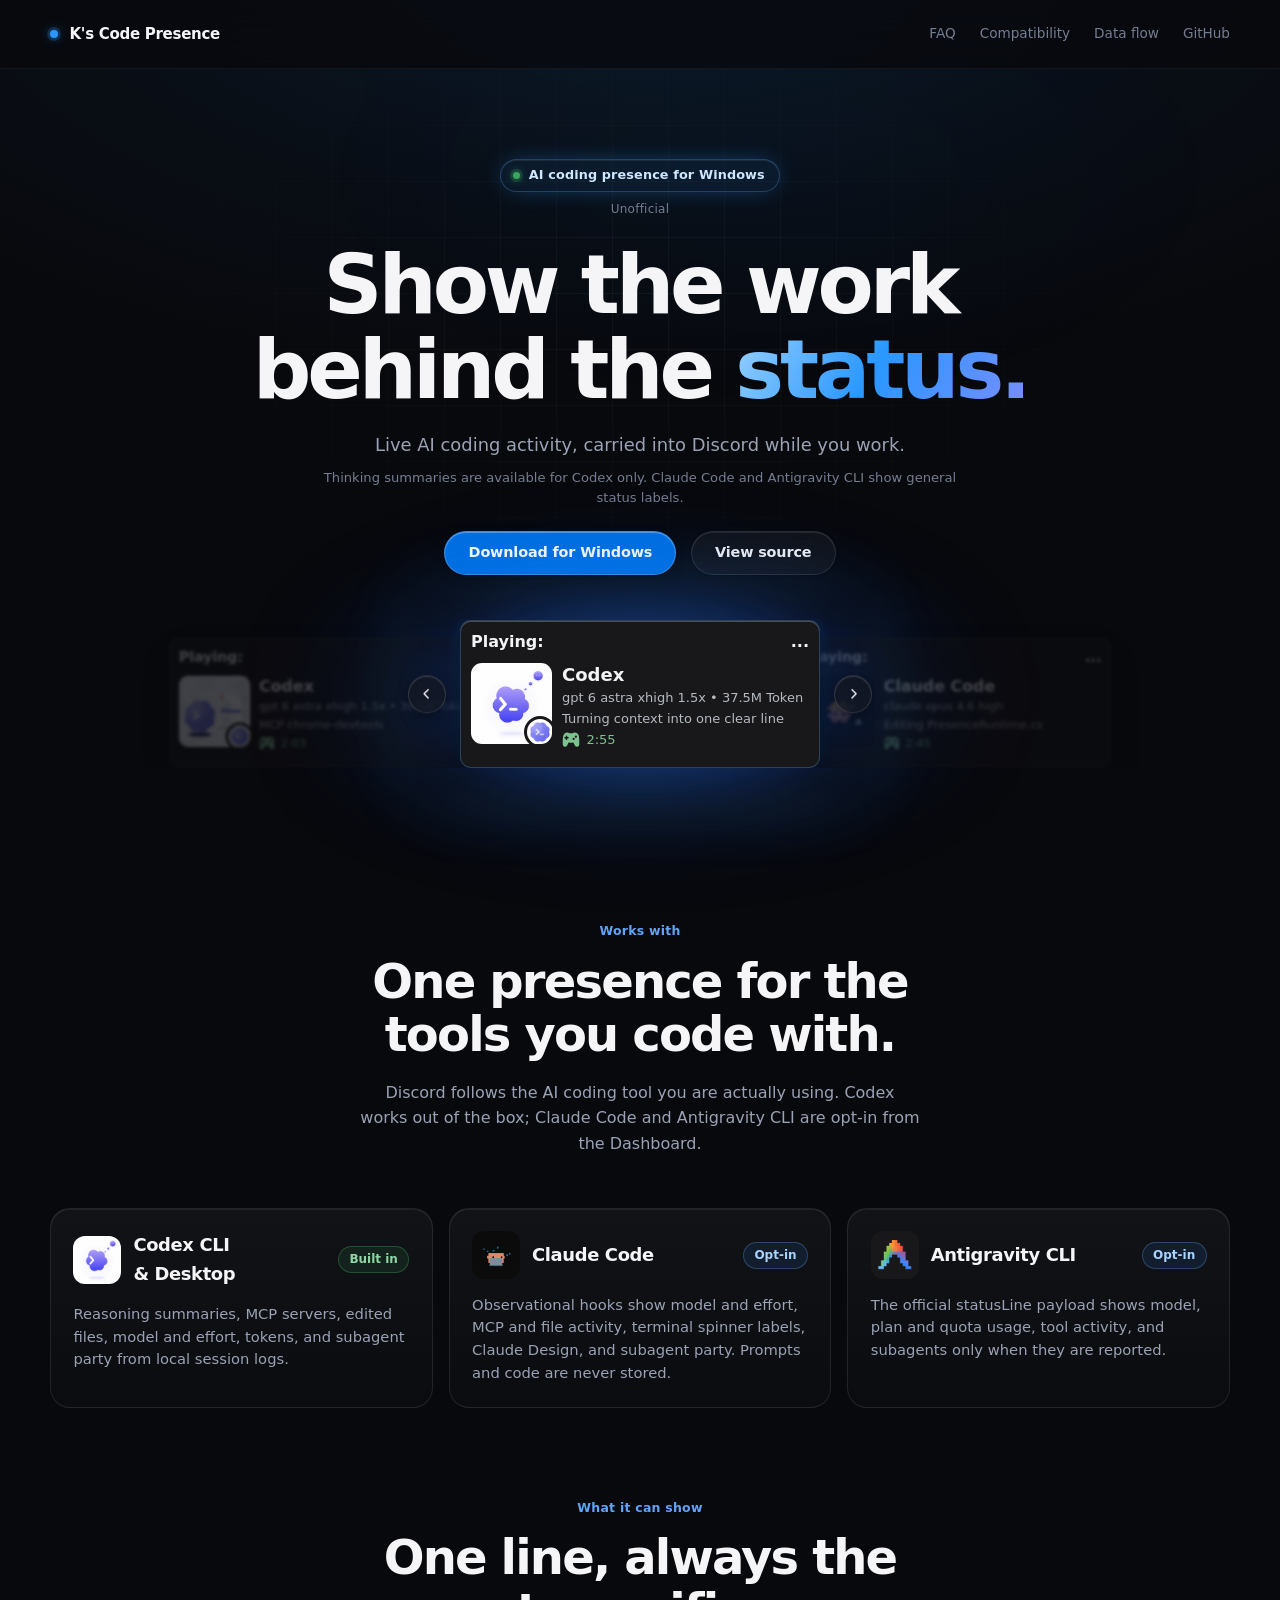
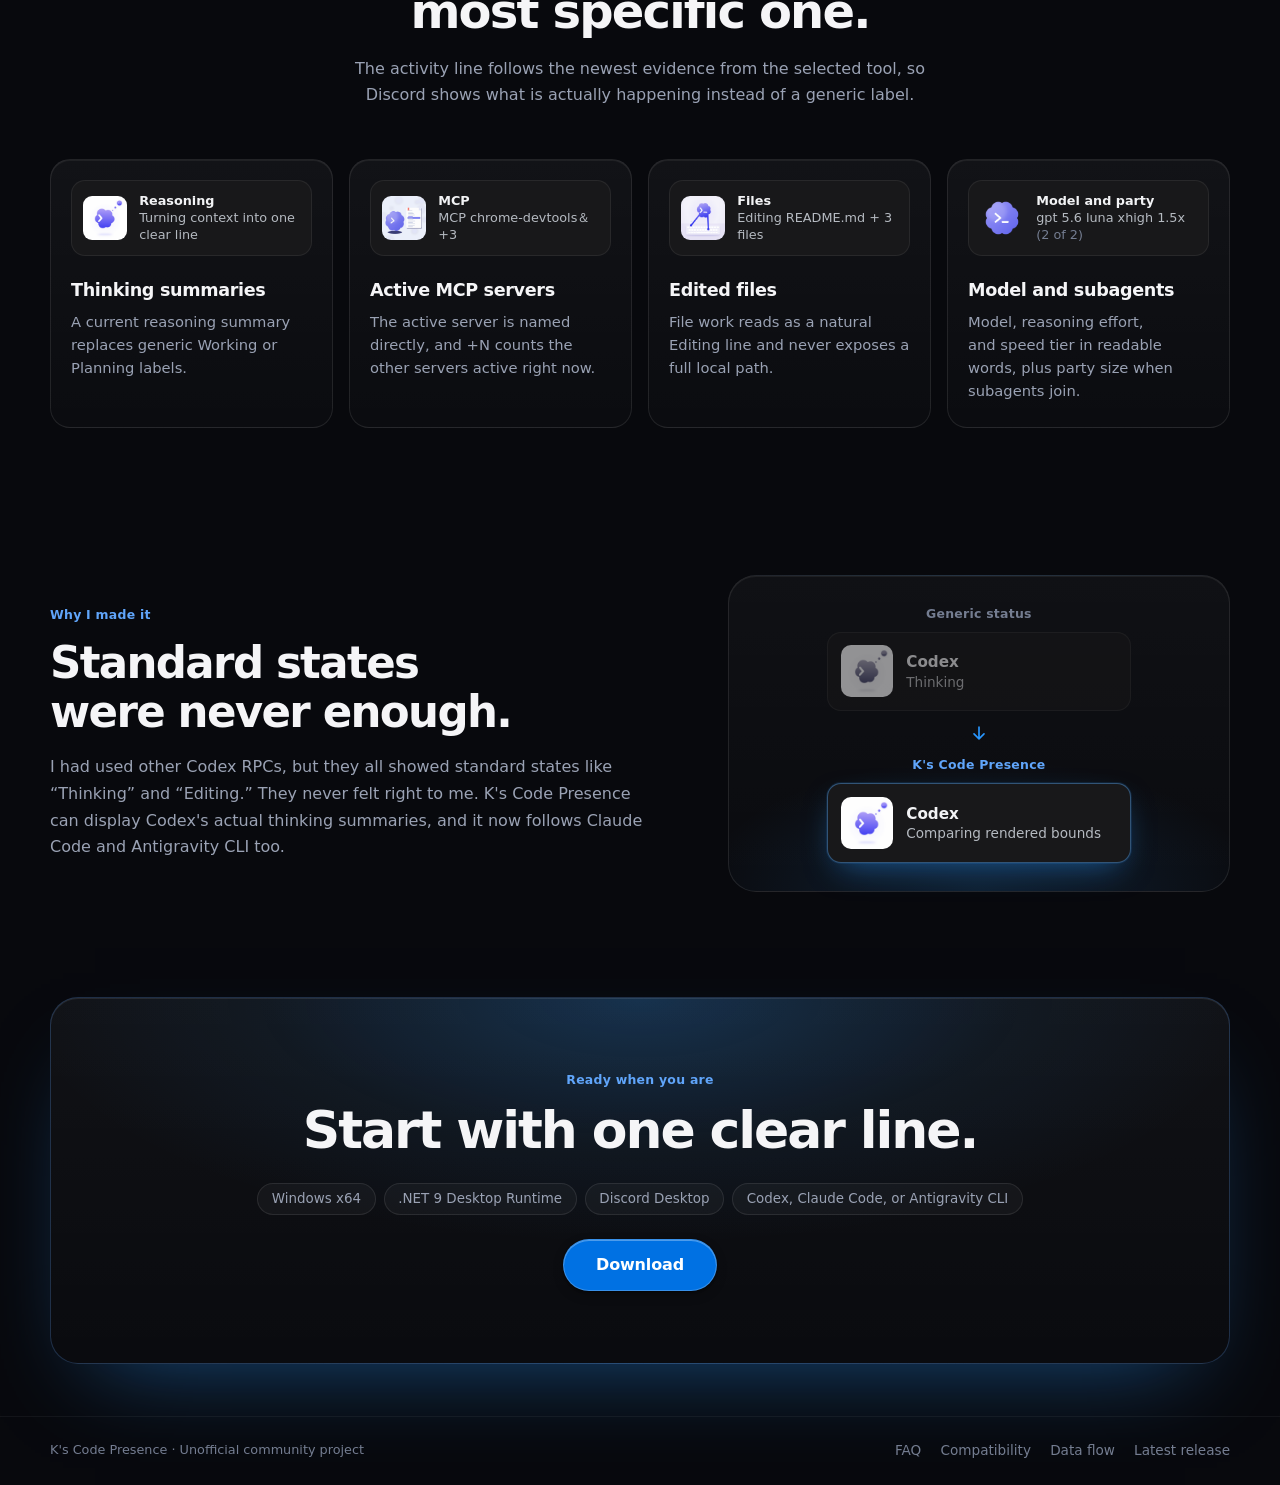
==== docs/index.html @ b138211d "Note on the docs hero that thinking summaries are Codex-only Co-Authored-By: Claude Opus 5.5 <norepl" ====
<!doctype html>
<html lang="en">
<head>
  <meta charset="utf-8">
  <meta name="viewport" content="width=device-width, initial-scale=1">
  <title>K's Code Presence — AI coding activity in Discord for Windows</title>
  <meta name="description" content="K's Code Presence is an unofficial Windows tray app that turns observable Codex, Claude Code, and Antigravity CLI activity into one clear Discord Rich Presence.">
  <link rel="canonical" href="https://k153636.github.io/codex-discord-presence/">
  <meta property="og:type" content="website">
  <meta property="og:title" content="K's Code Presence — AI coding activity in Discord for Windows">
  <meta property="og:description" content="Turn observable Codex, Claude Code, and Antigravity CLI activity into one clear Discord Rich Presence from a local Windows tray app.">
  <meta property="og:site_name" content="K's Code Presence">
  <meta property="og:url" content="https://k153636.github.io/codex-discord-presence/">
  <meta property="og:image" content="https://raw.githubusercontent.com/k153636/codex-discord-presence/main/Assets/RpcArt/rpc_codex.png">
  <meta property="og:image:alt" content="K's Code Presence Discord Rich Presence preview">
  <link rel="icon" type="image/png" href="https://raw.githubusercontent.com/k153636/codex-discord-presence/main/Assets/RpcArt/rpc_codex.png">
  <link rel="stylesheet" href="styles.css">
  <script src="preview.js" defer></script>
  <script type="application/ld+json">
  {
    "@context": "https://schema.org",
    "@type": "SoftwareApplication",
    "name": "K's Code Presence",
    "description": "Unofficial Windows tray app for showing observable Codex CLI, Codex Desktop, Claude Code, and Antigravity CLI activity in Discord Rich Presence.",
    "applicationCategory": "DeveloperApplication",
    "operatingSystem": "Windows",
    "softwareVersion": "1.2.5",
    "isAccessibleForFree": true,
    "downloadUrl": "https://github.com/k153636/codex-discord-presence/releases/latest",
    "codeRepository": "https://github.com/k153636/codex-discord-presence",
    "author": {
      "@type": "Person",
      "name": "k153636"
    }
  }
  </script>
</head>
<body>
  <header class="site-header">
    <div class="shell nav-row">
      <a class="brand" href="./" aria-current="page"><span class="brand-mark" aria-hidden="true"></span><span>K's Code Presence</span></a>
      <nav aria-label="Primary navigation">
        <a href="faq.html">FAQ</a>
        <a href="compatibility.html">Compatibility</a>
        <a href="privacy.html">Data flow</a>
        <a href="https://github.com/k153636/codex-discord-presence">GitHub</a>
      </nav>
    </div>
  </header>

  <main>
    <section class="hero shell" aria-labelledby="hero-title">
      <div class="hero-grid">
        <div class="hero-copy" data-motion="hero-copy">
          <p class="hero-badge"><span class="hero-badge-dot" aria-hidden="true"></span>AI coding presence for Windows</p>
          <p class="hero-badge-note">Unofficial</p>
          <h1 id="hero-title">Show the work behind the <span class="text-gradient">status.</span></h1>
          <p class="lead">Live AI coding activity, carried into Discord while you work.</p>
          <p class="hero-scope-note">Thinking summaries are available for Codex only. Claude Code and Antigravity CLI show general status labels.</p>
          <div class="actions">
            <a class="button primary" href="https://github.com/k153636/codex-discord-presence/releases/latest">Download for Windows</a>
            <a class="button secondary" href="https://github.com/k153636/codex-discord-presence">View source</a>
          </div>
        </div>

        <figure class="presence-figure" data-motion="presence-figure">
          <div class="rpc-preview-frame">
            <div class="rpc-preview-shell rpc-preview-shell--initializing" data-rpc-preview>
              <div class="rpc-preview-carousel" role="region" aria-roledescription="carousel" aria-label="Discord activity examples">
                <button class="rpc-preview-nav rpc-preview-nav--previous" type="button" data-rpc-direction="-1" aria-label="Previous example" aria-controls="rpc-preview-viewport">
                  <svg viewBox="0 0 24 24" aria-hidden="true" focusable="false">
                    <path d="m14.5 5.5-6.5 6.5 6.5 6.5"></path>
                  </svg>
                </button>
                <div id="rpc-preview-viewport" class="rpc-preview-viewport" data-rpc-preview-viewport>
                  <div class="rpc-preview-track" data-rpc-preview-track>
                    <div class="rpc-preview-card" data-rpc-card role="group" aria-label="gpt 6 astra xhigh 1.5x • 35.6M Token: MCP chrome-devtools">
                      <div class="rpc-preview-header">
                        <span>Playing:</span>
                        <span aria-hidden="true">...</span>
                      </div>
                      <div class="rpc-preview-content">
                        <div class="rpc-preview-art" aria-hidden="true">
                          <img class="rpc-preview-large" data-rpc-card-image src="assets/rpc_reading.gif" alt="" width="100" height="100">
                          <img class="rpc-preview-small" data-rpc-card-small src="assets/rpc_codex.png" alt="" width="32" height="32">
                        </div>
                        <div class="rpc-preview-copy">
                          <strong data-rpc-card-title>Codex</strong>
                          <span data-rpc-card-details>gpt 6 astra xhigh 1.5x • 35.6M Token</span>
                          <span data-rpc-card-state>MCP chrome-devtools</span>
                          <span class="rpc-preview-elapsed" role="timer" aria-live="off" aria-label="Elapsed time">
                            <img class="rpc-preview-elapsed-icon" src="assets/rpc_elapsed_controller.svg" alt="" width="14" height="14">
                            <span data-rpc-elapsed>2:00</span>
                          </span>
                        </div>
                      </div>
                    </div>
                  </div>
                </div>
                <button class="rpc-preview-nav rpc-preview-nav--next" type="button" data-rpc-direction="1" aria-label="Next example" aria-controls="rpc-preview-viewport">
                  <svg viewBox="0 0 24 24" aria-hidden="true" focusable="false">
                    <path d="m9.5 5.5 6.5 6.5-6.5 6.5"></path>
                  </svg>
                </button>
              </div>
              <p class="rpc-preview-slide-status" data-rpc-slide-status aria-live="polite">MCP chrome-devtools</p>
            </div>
          </div>
        </figure>
      </div>
    </section>

    <section class="shell section providers" aria-labelledby="providers-heading">
      <div class="section-intro" data-motion="providers-intro">
        <p class="eyebrow">Works with</p>
        <h2 id="providers-heading">One presence for the tools you code with.</h2>
        <p class="section-lead">Discord follows the AI coding tool you are actually using. Codex works out of the box; Claude Code and Antigravity CLI are opt-in from the Dashboard.</p>
      </div>
      <div class="provider-grid">
        <article class="provider-card" data-motion="provider-card">
          <div class="provider-card-head">
            <img src="assets/rpc_thinking.gif" alt="" width="48" height="48" loading="lazy">
            <h3>Codex CLI &amp; Desktop</h3>
            <span class="provider-chip provider-chip--builtin">Built in</span>
          </div>
          <p>Reasoning summaries, MCP servers, edited files, model and effort, tokens, and subagent party from local session logs.</p>
        </article>
        <article class="provider-card" data-motion="provider-card">
          <div class="provider-card-head">
            <img src="assets/clawd-working-typing.gif" alt="" width="48" height="48" loading="lazy">
            <h3>Claude Code</h3>
            <span class="provider-chip provider-chip--optin">Opt-in</span>
          </div>
          <p>Observational hooks show model and effort, MCP and file activity, terminal spinner labels, Claude Design, and subagent party. Prompts and code are never stored.</p>
        </article>
        <article class="provider-card" data-motion="provider-card">
          <div class="provider-card-head">
            <img src="assets/rpc_antigravity_cli.png" alt="" width="48" height="48" loading="lazy">
            <h3>Antigravity CLI</h3>
            <span class="provider-chip provider-chip--optin">Opt-in</span>
          </div>
          <p>The official statusLine payload shows model, plan and quota usage, tool activity, and subagents only when they are reported.</p>
        </article>
      </div>
    </section>

    <section class="shell section features" aria-labelledby="features-heading">
      <div class="section-intro" data-motion="features-intro">
        <p class="eyebrow">What it can show</p>
        <h2 id="features-heading">One line, always the most specific one.</h2>
        <p class="section-lead">The activity line follows the newest evidence from the selected tool, so Discord shows what is actually happening instead of a generic label.</p>
      </div>
      <div class="feature-grid">
        <article class="feature-card" data-motion="feature-card">
          <div class="feature-visual" aria-hidden="true">
            <img src="assets/rpc_thinking.gif" alt="" width="44" height="44" loading="lazy">
            <div class="feature-visual-copy">
              <span class="feature-visual-label">Reasoning</span>
              <span class="feature-visual-line">Turning context into one clear line</span>
            </div>
          </div>
          <h3>Thinking summaries</h3>
          <p>A current reasoning summary replaces generic Working or Planning labels.</p>
        </article>
        <article class="feature-card" data-motion="feature-card">
          <div class="feature-visual" aria-hidden="true">
            <img src="assets/rpc_reading.gif" alt="" width="44" height="44" loading="lazy">
            <div class="feature-visual-copy">
              <span class="feature-visual-label">MCP</span>
              <span class="feature-visual-line">MCP chrome-devtools＆+3</span>
            </div>
          </div>
          <h3>Active MCP servers</h3>
          <p>The active server is named directly, and +N counts the other servers active right now.</p>
        </article>
        <article class="feature-card" data-motion="feature-card">
          <div class="feature-visual" aria-hidden="true">
            <img src="assets/rpc_coding.gif" alt="" width="44" height="44" loading="lazy">
            <div class="feature-visual-copy">
              <span class="feature-visual-label">Files</span>
              <span class="feature-visual-line">Editing README.md + 3 files</span>
            </div>
          </div>
          <h3>Edited files</h3>
          <p>File work reads as a natural Editing line and never exposes a full local path.</p>
        </article>
        <article class="feature-card" data-motion="feature-card">
          <div class="feature-visual" aria-hidden="true">
            <img src="assets/rpc_codex.png" alt="" width="44" height="44" loading="lazy">
            <div class="feature-visual-copy">
              <span class="feature-visual-label">Model and party</span>
              <span class="feature-visual-line">gpt 5.6 luna xhigh 1.5x <span class="feature-visual-party">(2 of 2)</span></span>
            </div>
          </div>
          <h3>Model and subagents</h3>
          <p>Model, reasoning effort, and speed tier in readable words, plus party size when subagents join.</p>
        </article>
      </div>
    </section>

    <section class="shell section origin" aria-labelledby="origin-heading">
      <div class="origin-copy" data-motion="origin-copy">
        <p class="eyebrow">Why I made it</p>
        <h2 id="origin-heading">Standard states were never enough.</h2>
        <p>I had used other Codex RPCs, but they all showed standard states like “Thinking” and “Editing.” They never felt right to me. K's Code Presence can display Codex's actual thinking summaries, and it now follows Claude Code and Antigravity CLI too.</p>
      </div>
      <div class="origin-compare" data-motion="origin-compare">
        <div class="compare-row compare-row--generic">
          <span class="compare-label">Generic status</span>
          <div class="compare-card">
            <img src="assets/rpc_thinking.gif" alt="" width="52" height="52" loading="lazy">
            <div class="compare-copy"><strong>Codex</strong><span>Thinking</span></div>
          </div>
        </div>
        <div class="compare-arrow" aria-hidden="true">
          <svg viewBox="0 0 24 24" focusable="false"><path d="M12 5v14m-6-6 6 6 6-6"></path></svg>
        </div>
        <div class="compare-row compare-row--live">
          <span class="compare-label">K's Code Presence</span>
          <div class="compare-card">
            <img src="assets/rpc_thinking.gif" alt="" width="52" height="52" loading="lazy">
            <div class="compare-copy"><strong>Codex</strong><span>Comparing rendered bounds</span></div>
          </div>
        </div>
      </div>
    </section>

    <section class="shell install-line" data-motion="install-line" aria-labelledby="install-heading">
      <div class="install-intro">
        <p class="eyebrow">Ready when you are</p>
        <h2 id="install-heading">Start with one clear line.</h2>
      </div>
      <p class="install-requirements"><span>Windows x64</span><span>.NET 9 Desktop Runtime</span><span>Discord Desktop</span><span>Codex, Claude Code, or Antigravity CLI</span></p>
      <a class="button primary" href="https://github.com/k153636/codex-discord-presence/releases/latest">Download</a>
    </section>
  </main>

  <footer class="site-footer" data-motion="site-footer">
    <div class="shell footer-row">
      <span>K's Code Presence · Unofficial community project</span>
      <nav class="footer-links" aria-label="Footer navigation">
        <a href="faq.html">FAQ</a>
        <a href="compatibility.html">Compatibility</a>
        <a href="privacy.html">Data flow</a>
        <a href="https://github.com/k153636/codex-discord-presence/releases/latest">Latest release</a>
      </nav>
    </div>
  </footer>
  <script src="motion.js"></script>
</body>
</html>
---- docs/styles.css ----
:root {
  color-scheme: dark;
  --background: #08090d;
  --surface: #0f121a;
  --surface-strong: #161b26;
  --surface-elevated: #1e2536;
  --border: rgba(255, 255, 255, 0.09);
  --border-subtle: rgba(255, 255, 255, 0.05);
  --border-focus: rgba(41, 151, 255, 0.6);
  --text: #f5f5f7;
  --text-secondary: #9aa2b4;
  --muted: #747d91;
  --accent: #2997ff;
  --accent-strong: #64b5f6;
  --link-hover: #bfdbfe;
  --accent-ink: #051329;
  --eyebrow-accent: #60a5fa;
  --button-primary: #0071e3;
  --button-primary-hover: #0077ed;
  --button-primary-ink: #ffffff;
  --discord-card-bg: #18181a;
  --discord-card-text: #b5bac1;
  --discord-card-title: #f2f3f5;
  --discord-elapsed: #7ec191;
  --radius-sm: 0.4rem;
  --radius-card: 11px;
  --radius-lg: 28px;
  --radius-pill: 980px;
  --gradient-accent: linear-gradient(120deg, #9bd2ff 0%, #2997ff 48%, #7c8cff 100%);
  --grid-line: rgba(255, 255, 255, 0.045);
  --font-text: -apple-system, BlinkMacSystemFont, "SF Pro Text", "Segoe UI Variable Text", "Segoe UI", ui-sans-serif, system-ui, sans-serif;
  --font-display: -apple-system, BlinkMacSystemFont, "SF Pro Display", "Segoe UI Variable Display", "Segoe UI", ui-sans-serif, system-ui, sans-serif;
  --max-width: 1180px;
  --motion-duration: 900ms;
  --motion-duration-short: 260ms;
  --motion-surface-duration: 640ms;
  --motion-ease: cubic-bezier(0.2, 0.8, 0.2, 1);
  --motion-ambient-ease: cubic-bezier(0.37, 0, 0.63, 1);
  --motion-reveal-duration: 1120ms;
  --motion-reveal-ease: cubic-bezier(0.2, 0.8, 0.2, 1);
  --motion-preview-entry-duration: 1800ms;
  --motion-float-duration: 15s;
  --motion-stage-duration: 17s;
  --motion-pulse-duration: 7.2s;
}

* {
  box-sizing: border-box;
}

html {
  scroll-behavior: smooth;
}

body {
  position: relative;
  isolation: isolate;
  margin: 0;
  background-color: var(--background);
  background-image:
    radial-gradient(1200px 560px at 50% -60px, rgba(41, 151, 255, 0.12) 0%, rgba(41, 151, 255, 0.035) 50%, transparent 80%);
  background-repeat: no-repeat;
  color: var(--text);
  font-family: var(--font-text);
  line-height: 1.6;
  -webkit-font-smoothing: antialiased;
  text-rendering: optimizeLegibility;
}

body::before {
  position: fixed;
  inset: -18vh -12vw;
  z-index: -1;
  background:
    radial-gradient(ellipse 72% 42% at 50% -8%, rgba(41, 151, 255, 0.08) 0%, transparent 72%),
    radial-gradient(ellipse 42% 28% at 58% 28%, rgba(0, 113, 227, 0.035) 0%, transparent 76%);
  content: "";
  filter: blur(18px);
  opacity: 0.72;
  pointer-events: none;
  transform: translate3d(0, 0, 0) scale(1.02);
}

::selection {
  background: var(--accent);
  color: var(--accent-ink);
}

a {
  color: var(--accent-strong);
  text-underline-offset: 0.25em;
  transition: color var(--motion-duration-short) var(--motion-ease), opacity var(--motion-duration-short) var(--motion-ease);
}

a:hover {
  color: var(--link-hover);
}

code {
  padding: 0.18rem 0.45rem;
  white-space: nowrap;
  border: 1px solid var(--border-subtle);
  border-radius: var(--radius-sm);
  background: rgba(255, 255, 255, 0.045);
  font-size: 0.9em;
}

.shell {
  width: min(calc(100% - 3rem), var(--max-width));
  margin: 0 auto;
}

.site-header {
  position: sticky;
  top: 0;
  z-index: 10;
  border-bottom: 1px solid var(--border-subtle);
  background: rgba(8, 9, 13, 0.76);
  backdrop-filter: blur(24px);
  -webkit-backdrop-filter: blur(24px);
  transition: background-color var(--motion-surface-duration) var(--motion-ease), border-color var(--motion-surface-duration) var(--motion-ease), box-shadow var(--motion-surface-duration) var(--motion-ease);
}

.site-header.is-scrolled {
  border-bottom-color: var(--border);
  background: rgba(8, 9, 13, 0.94);
  box-shadow: 0 4px 24px rgba(0, 0, 0, 0.45);
}

.nav-row,
.footer-row {
  display: flex;
  align-items: center;
  justify-content: space-between;
  gap: 1rem;
  min-height: 4.25rem;
}

.brand {
  display: inline-flex;
  align-items: center;
  gap: 0.7rem;
  color: var(--text);
  font-size: 0.94rem;
  font-weight: 600;
  letter-spacing: -0.02em;
  text-decoration: none;
}

.brand-mark {
  display: inline-block;
  width: 0.52rem;
  height: 0.52rem;
  border-radius: 50%;
  background: var(--accent);
  box-shadow: 0 0 0 0.18rem rgba(41, 151, 255, 0.22), 0 0 12px rgba(41, 151, 255, 0.6);
  animation: signal-pulse var(--motion-pulse-duration) var(--motion-ambient-ease) infinite;
}

nav {
  display: flex;
  flex-wrap: wrap;
  gap: 1.5rem;
  font-size: 0.85rem;
  font-weight: 480;
}

nav a {
  color: var(--muted);
  text-decoration: none;
  transition: color var(--motion-duration-short) var(--motion-ease);
}

nav a:hover,
nav a[aria-current="page"] {
  color: var(--text);
}

.nav-row nav a[aria-current="page"] {
  text-decoration: underline;
  text-decoration-color: var(--accent);
  text-decoration-thickness: 2px;
  text-underline-offset: 0.55em;
}

.hero {
  position: relative;
  padding: clamp(3.5rem, 7vw, 6rem) 0 clamp(2.5rem, 4vw, 3.5rem);
}

.hero::before {
  position: absolute;
  inset: 0;
  z-index: -1;
  background-image:
    linear-gradient(var(--grid-line) 1px, transparent 1px),
    linear-gradient(90deg, var(--grid-line) 1px, transparent 1px);
  background-size: 56px 56px;
  background-position: center top;
  content: "";
  -webkit-mask-image: radial-gradient(ellipse 60% 55% at 50% 30%, black 0%, transparent 75%);
  mask-image: radial-gradient(ellipse 60% 55% at 50% 30%, black 0%, transparent 75%);
  pointer-events: none;
}

.hero-badge {
  display: inline-flex;
  align-items: center;
  gap: 0.55rem;
  margin: 0 0 0.5rem;
  padding: 0.35rem 0.9rem 0.35rem 0.75rem;
  border: 1px solid rgba(96, 165, 250, 0.28);
  border-radius: var(--radius-pill);
  background: rgba(41, 151, 255, 0.08);
  color: #cfe6ff;
  font-size: 0.8rem;
  font-weight: 550;
  letter-spacing: 0.01em;
  box-shadow: 0 0 24px -6px rgba(41, 151, 255, 0.45), inset 0 1px 0 rgba(255, 255, 255, 0.08);
}

.hero-badge-note {
  margin: 0 0 1.5rem;
  color: var(--muted);
  font-size: 0.75rem;
  font-weight: 500;
  letter-spacing: 0.02em;
}

.hero-badge-dot {
  width: 0.45rem;
  height: 0.45rem;
  border-radius: 50%;
  background: #3ba55d;
  box-shadow: 0 0 0 0.18rem rgba(59, 165, 93, 0.22), 0 0 10px rgba(59, 165, 93, 0.7);
}

.hero-copy .lead {
  max-width: 640px;
}

.hero-scope-note {
  max-width: 720px;
  margin: 0.6rem auto 0;
  color: var(--muted);
  font-size: 0.82rem;
  line-height: 1.5;
}

.text-gradient {
  background: var(--gradient-accent);
  -webkit-background-clip: text;
  background-clip: text;
  color: transparent;
  -webkit-text-fill-color: transparent;
}

.hero-grid {
  display: grid;
  grid-template-columns: minmax(0, 1fr);
  justify-items: center;
  gap: clamp(2rem, 3.2vw, 3rem);
}

.hero-copy {
  width: min(100%, 920px);
  max-width: none;
  text-align: center;
}

.eyebrow {
  margin: 0 0 0.85rem;
  color: var(--eyebrow-accent);
  font-size: 0.78rem;
  font-weight: 600;
  letter-spacing: 0.02em;
}

h1,
h2,
h3 {
  margin: 0;
  font-family: var(--font-display);
  letter-spacing: -0.038em;
  text-wrap: balance;
}

p,
li {
  text-wrap: pretty;
}

h1 {
  max-width: 900px;
  margin-inline: auto;
  font-size: clamp(2.55rem, 6.4vw, 5.25rem);
  font-weight: 650;
  line-height: 1.03;
  letter-spacing: -0.05em;
  color: var(--text);
}

h2 {
  font-size: clamp(1.9rem, 3.8vw, 3rem);
  font-weight: 650;
  line-height: 1.12;
  color: var(--text);
}

h3 {
  font-size: 1.22rem;
  font-weight: 600;
}

.lead {
  max-width: 550px;
  margin: 1.15rem auto 0;
  color: var(--text-secondary);
  font-size: clamp(1rem, 1.4vw, 1.25rem);
  line-height: 1.55;
}

.actions {
  display: flex;
  flex-wrap: wrap;
  align-items: center;
  justify-content: center;
  gap: 0.9rem;
  margin-top: 1.45rem;
}

.button {
  display: inline-flex;
  align-items: center;
  justify-content: center;
  min-height: 2.7rem;
  padding: 0.62rem 1.45rem;
  border-radius: var(--radius-pill);
  font-size: 0.9rem;
  font-weight: 550;
  letter-spacing: -0.01em;
  text-decoration: none;
  transition: transform var(--motion-duration-short) var(--motion-ease), background var(--motion-duration-short) var(--motion-ease), border-color var(--motion-duration-short) var(--motion-ease), box-shadow var(--motion-duration-short) var(--motion-ease), opacity var(--motion-duration-short) var(--motion-ease);
}

.button:hover {
  transform: translateY(-1.5px);
}

.button:active {
  transform: translateY(0.5px) scale(0.985);
}

.button.primary {
  border: 1px solid rgba(255, 255, 255, 0.22);
  background: var(--button-primary);
  color: var(--button-primary-ink);
  box-shadow: 0 1px 2px rgba(0, 0, 0, 0.5), 0 4px 12px -2px rgba(0, 0, 0, 0.36), inset 0 1px 0 rgba(255, 255, 255, 0.3);
}

.button.primary:hover {
  background: var(--button-primary-hover);
  box-shadow: 0 2px 6px rgba(0, 0, 0, 0.45), 0 8px 16px -4px rgba(0, 0, 0, 0.35), inset 0 1px 0 rgba(255, 255, 255, 0.4);
}

.button.secondary {
  border: 1px solid rgba(255, 255, 255, 0.11);
  background: rgba(255, 255, 255, 0.045);
  color: var(--text);
  backdrop-filter: blur(16px);
  -webkit-backdrop-filter: blur(16px);
  box-shadow: 0 1px 3px rgba(0, 0, 0, 0.25), inset 0 1px 0 rgba(255, 255, 255, 0.09);
}

.button.secondary:hover {
  border-color: rgba(255, 255, 255, 0.22);
  background: rgba(255, 255, 255, 0.08);
  box-shadow: 0 3px 8px rgba(0, 0, 0, 0.3), inset 0 1px 0 rgba(255, 255, 255, 0.14);
}

.button:focus-visible,
a:focus-visible {
  outline: 2px solid var(--accent-strong);
  outline-offset: 2px;
}

.presence-figure {
  width: 100%;
  min-width: 0;
  margin: 0;
  padding: 0.25rem 0.5rem 0.75rem;
}

.rpc-preview-frame {
  --rpc-preview-card-width: 360px;
  --rpc-preview-card-half: 180px;
  --rpc-preview-side-half: 158.4px;
  width: min(100%, 1160px);
  min-width: 360px;
  margin-inline: auto;
}

.rpc-preview-shell {
  --rpc-light-proximity: 0;
  position: relative;
  display: grid;
  justify-items: center;
  gap: 0;
  margin-bottom: 0;
}

.rpc-preview-shell::before {
  content: "";
  position: absolute;
  top: 50%;
  left: 50%;
  width: min(680px, 96vw);
  max-width: 100%;
  height: 320px;
  transform: translate(-50%, -50%);
  background: radial-gradient(ellipse 65% 58% at 50% 50%, rgba(41, 151, 255, 0.32) 0%, rgba(37, 99, 235, 0.20) 45%, rgba(18, 55, 150, 0.08) 70%, transparent 92%);
  filter: blur(48px);
  opacity: 0.95;
  pointer-events: none;
  z-index: 0;
}

.rpc-preview-shell::after {
  content: "";
  position: absolute;
  top: 50%;
  left: 50%;
  width: min(440px, 90vw);
  height: 190px;
  border-radius: 24px;
  background: radial-gradient(ellipse at center, rgba(64, 168, 255, 0.42) 0%, rgba(37, 99, 235, 0.22) 55%, transparent 80%);
  filter: blur(calc(26px - (var(--rpc-light-proximity) * 8px)));
  opacity: calc(0.78 + (var(--rpc-light-proximity) * 0.22));
  transform: translate(-50%, -50%) scale(calc(0.98 + (var(--rpc-light-proximity) * 0.06)));
  box-shadow: 0 0 calc(28px + (var(--rpc-light-proximity) * 52px)) rgba(64, 168, 255, calc(0.03 + (var(--rpc-light-proximity) * 0.17)));
  pointer-events: none;
  z-index: 0;
}

.rpc-preview-carousel {
  --rpc-preview-nav-center-shift: 0px;
  position: relative;
  width: 100%;
  min-width: 360px;
  touch-action: pan-y;
  z-index: 1;
}

.rpc-preview-viewport {
  position: relative;
  width: 100%;
  min-width: 360px;
  height: 148px;
  overflow: hidden;
  border-radius: 14px;
  -webkit-mask-image: linear-gradient(to right, transparent 0%, black 8%, black 92%, transparent 100%);
  mask-image: linear-gradient(to right, transparent 0%, black 8%, black 92%, transparent 100%);
}

.rpc-preview-track {
  --rpc-preview-side-scale: 0.88;
  --rpc-preview-active-scale: 1;
  --rpc-preview-far-scale: 0.78;
  --rpc-preview-rear-overlap: clamp(18px, 2.2vw, 26px);
  --rpc-preview-side-distance: calc(var(--rpc-preview-card-half) + var(--rpc-preview-side-half) - var(--rpc-preview-rear-overlap));
  --rpc-preview-far-distance: calc(var(--rpc-preview-side-distance) + var(--rpc-preview-card-width));
  --rpc-preview-slide-duration: 760ms;
  --rpc-preview-slide-ease: var(--motion-ease);
  position: relative;
  width: 100%;
  height: 148px;
}

.rpc-preview-card {
  position: absolute;
  top: 0;
  left: 50%;
  width: var(--rpc-preview-card-width);
  min-width: var(--rpc-preview-card-width);
  max-width: var(--rpc-preview-card-width);
  height: 148px;
  min-height: 148px;
  max-height: 148px;
  overflow: hidden;
  padding: 10px 10px 3px;
  border: 1px solid rgba(255, 255, 255, 0.09);
  border-radius: var(--radius-card);
  background: var(--discord-card-bg);
  box-shadow: 0 16px 36px rgba(0, 0, 0, 0.45);
  color: var(--discord-card-text);
  font-family: "gg sans", "Segoe UI Variable Text", "Segoe UI", ui-sans-serif, system-ui, sans-serif;
  backface-visibility: hidden;
  pointer-events: none;
  z-index: 3;
  opacity: 1;
  filter: none;
  transform-origin: center bottom;
  transition: transform var(--rpc-preview-slide-duration) var(--rpc-preview-slide-ease), filter var(--rpc-preview-slide-duration) var(--rpc-preview-slide-ease), opacity var(--rpc-preview-slide-duration) var(--rpc-preview-slide-ease), box-shadow var(--rpc-preview-slide-duration) var(--rpc-preview-slide-ease);
  will-change: transform, filter, opacity;
}

.rpc-preview-shell--initializing .rpc-preview-card {
  transition: none;
}

.rpc-preview-card--far-previous,
.rpc-preview-card--far-next {
  z-index: 0;
  opacity: 0;
  filter: blur(4px) saturate(0.72);
}

.rpc-preview-card--far-previous {
  transform: translateX(calc(-50% - var(--rpc-preview-far-distance))) scale(var(--rpc-preview-far-scale));
}

.rpc-preview-card--previous,
.rpc-preview-card--next {
  z-index: 1;
  opacity: 0.28;
  filter: blur(1.8px) saturate(0.82) brightness(0.88);
}

.rpc-preview-card--previous {
  transform: translateX(calc(-50% - var(--rpc-preview-side-distance))) scale(var(--rpc-preview-side-scale));
}

.rpc-preview-card--next {
  transform: translateX(calc(-50% + var(--rpc-preview-side-distance))) scale(var(--rpc-preview-side-scale));
}

.rpc-preview-card--active {
  z-index: 3;
  opacity: 1;
  filter: none;
  border-color: rgba(90, 175, 255, 0.28);
  box-shadow:
    0 24px 48px -12px rgba(0, 0, 0, 0.85),
    0 8px 20px -4px rgba(0, 0, 0, 0.5),
    0 0 20px -2px rgba(41, 151, 255, 0.24),
    inset 0 1px 0 rgba(255, 255, 255, 0.24);
  transform: translateX(-50%) scale(var(--rpc-preview-active-scale));
}

.rpc-preview-card--far-next {
  transform: translateX(calc(-50% + var(--rpc-preview-far-distance))) scale(var(--rpc-preview-far-scale));
}

.rpc-preview-nav {
  position: absolute;
  z-index: 4;
  top: calc(50% + var(--rpc-preview-nav-center-shift));
  display: grid;
  place-items: center;
  width: 2.35rem;
  height: 2.35rem;
  padding: 0;
  border: 1px solid rgba(255, 255, 255, 0.13);
  border-radius: 50%;
  background: rgba(20, 24, 34, 0.7);
  backdrop-filter: blur(20px);
  -webkit-backdrop-filter: blur(20px);
  box-shadow: 0 4px 14px rgba(0, 0, 0, 0.4), inset 0 1px 0 rgba(255, 255, 255, 0.12);
  color: var(--text);
  cursor: pointer;
  transform: translateY(-50%);
  transition: border-color var(--motion-duration-short) var(--motion-ease), background var(--motion-duration-short) var(--motion-ease), color var(--motion-duration-short) var(--motion-ease), transform var(--motion-duration-short) var(--motion-ease), box-shadow var(--motion-duration-short) var(--motion-ease);
}

.rpc-preview-nav--previous {
  left: calc(50% - 14.5rem);
}

.rpc-preview-nav--next {
  right: calc(50% - 14.5rem);
}

.rpc-preview-nav:hover {
  border-color: rgba(96, 165, 250, 0.45);
  background: rgba(28, 35, 48, 0.9);
  color: var(--accent-strong);
  box-shadow: 0 6px 20px rgba(0, 0, 0, 0.5), 0 0 20px rgba(41, 151, 255, 0.22);
  transform: translateY(-50%) scale(1.06);
}

.rpc-preview-nav:active {
  transform: translateY(-50%) scale(0.96);
}

.rpc-preview-nav:disabled:hover {
  transform: translateY(-50%);
}

.rpc-preview-nav:focus-visible {
  outline: 2px solid var(--accent-strong);
  outline-offset: 2px;
}

.rpc-preview-nav:disabled {
  cursor: wait;
  opacity: 0.4;
}

.rpc-preview-nav svg {
  width: 0.95rem;
  height: 0.95rem;
  fill: none;
  stroke: currentColor;
  stroke-linecap: round;
  stroke-linejoin: round;
  stroke-width: 2.2;
}

.rpc-preview-slide-status {
  position: absolute;
  width: 1px;
  height: 1px;
  padding: 0;
  overflow: hidden;
  clip: rect(0, 0, 0, 0);
  white-space: nowrap;
  border: 0;
}

.rpc-preview-header {
  display: flex;
  align-items: center;
  justify-content: space-between;
  height: 22px;
  font-size: 16px;
  font-weight: 700;
  line-height: 22px;
  color: var(--discord-card-title);
}

.rpc-preview-content {
  display: flex;
  align-items: flex-start;
  height: 90px;
  margin-top: 10px;
}

.rpc-preview-art {
  position: relative;
  flex: 0 0 81px;
  width: 81px;
  height: 81px;
  aspect-ratio: 1;
}

.rpc-preview-large {
  display: block;
  width: 100%;
  height: 100%;
  border-radius: var(--radius-card);
  object-fit: cover;
}

.rpc-preview-small {
  position: absolute;
  right: -4px;
  bottom: -4px;
  display: block;
  width: 32px;
  height: 32px;
  border: 3px solid var(--discord-card-bg);
  border-radius: 50%;
  object-fit: cover;
}

.rpc-preview-small[hidden] {
  display: none;
}

.rpc-preview-copy {
  display: grid;
  grid-template-rows: 24px 21px 21px 21px;
  align-content: start;
  min-width: 0;
  height: 90px;
  margin-left: 10px;
  padding-top: 0;
  overflow: hidden;
  font-size: 13px;
  line-height: 21px;
}

.rpc-preview-copy strong,
.rpc-preview-copy > span {
  display: block;
  overflow: hidden;
  white-space: nowrap;
  text-overflow: ellipsis;
}

.rpc-preview-copy > span.rpc-preview-card-state--wrapped {
  height: 26px;
  max-height: 26px;
  line-height: 13px;
  white-space: pre-line;
  text-overflow: clip;
}

.rpc-preview-copy strong {
  font-size: 18px;
  font-weight: 700;
  line-height: 24px;
  color: var(--discord-card-title);
}

.rpc-preview-elapsed {
  display: flex !important;
  align-items: center;
  gap: 0.4rem;
  color: var(--discord-elapsed);
  line-height: 21px;
  height: 21px;
}

.rpc-preview-elapsed img {
  flex: 0 0 auto;
  width: 18px;
  height: 18px;
  display: block;
}

.section {
  padding: clamp(4rem, 7vw, 6.5rem) 0;
}

.providers {
  padding-top: clamp(4.5rem, 7vw, 6rem);
  padding-bottom: 0;
}

.provider-grid {
  display: grid;
  grid-template-columns: repeat(3, minmax(0, 1fr));
  gap: 1rem;
}

.provider-card {
  display: flex;
  flex-direction: column;
  gap: 0.9rem;
  min-width: 0;
  padding: 1.4rem;
  border: 1px solid var(--border);
  border-radius: 20px;
  background: linear-gradient(180deg, rgba(255, 255, 255, 0.045) 0%, rgba(255, 255, 255, 0.015) 100%);
  box-shadow: inset 0 1px 0 rgba(255, 255, 255, 0.06);
}

.provider-card-head {
  display: flex;
  align-items: center;
  gap: 0.75rem;
}

.provider-card-head img {
  flex: 0 0 48px;
  width: 48px;
  height: 48px;
  border-radius: 12px;
  background: var(--discord-card-bg);
  object-fit: cover;
}

.provider-card h3 {
  flex: 1 1 auto;
  min-width: 0;
  font-size: 1.12rem;
  letter-spacing: -0.02em;
}

.provider-chip {
  flex: 0 0 auto;
  padding: 0.18rem 0.65rem;
  border: 1px solid;
  border-radius: var(--radius-pill);
  font-size: 0.75rem;
  font-weight: 600;
}

.provider-chip--builtin {
  border-color: rgba(59, 165, 93, 0.35);
  background: rgba(59, 165, 93, 0.12);
  color: #8fd6a4;
}

.provider-chip--optin {
  border-color: rgba(96, 165, 250, 0.3);
  background: rgba(41, 151, 255, 0.1);
  color: #a9d2ff;
}

.provider-card p {
  margin: 0;
  color: var(--text-secondary);
  font-size: 0.92rem;
  line-height: 1.55;
}

.features {
  padding-top: clamp(4rem, 7vw, 6rem);
}

.section-intro {
  max-width: 720px;
  margin: 0 auto clamp(2.5rem, 4vw, 3.5rem);
  text-align: center;
}

.section-intro h2 {
  font-size: clamp(2rem, 4vw, 3rem);
}

.section-lead {
  max-width: 600px;
  margin: 1.1rem auto 0;
  color: var(--text-secondary);
  font-size: clamp(1rem, 1.25vw, 1.1rem);
  line-height: 1.6;
}

.feature-grid {
  display: grid;
  grid-template-columns: repeat(4, minmax(0, 1fr));
  gap: 1rem;
}

.feature-card {
  position: relative;
  display: flex;
  flex-direction: column;
  min-width: 0;
  padding: 1.25rem 1.25rem 1.5rem;
  border: 1px solid var(--border);
  border-radius: 20px;
  background: linear-gradient(180deg, rgba(255, 255, 255, 0.045) 0%, rgba(255, 255, 255, 0.015) 100%);
  box-shadow: inset 0 1px 0 rgba(255, 255, 255, 0.06);
  transition: border-color var(--motion-duration-short) var(--motion-ease), transform var(--motion-duration-short) var(--motion-ease), box-shadow var(--motion-duration-short) var(--motion-ease);
}

.feature-card:hover {
  border-color: rgba(96, 165, 250, 0.35);
  box-shadow: 0 18px 40px -24px rgba(41, 151, 255, 0.55), inset 0 1px 0 rgba(255, 255, 255, 0.08);
}

.feature-visual {
  display: flex;
  align-items: center;
  gap: 0.75rem;
  min-width: 0;
  margin-bottom: 1.25rem;
  padding: 0.7rem;
  border: 1px solid rgba(255, 255, 255, 0.07);
  border-radius: 14px;
  background: var(--discord-card-bg);
  font-family: "gg sans", "Segoe UI Variable Text", "Segoe UI", ui-sans-serif, system-ui, sans-serif;
}

.feature-visual img {
  flex: 0 0 44px;
  width: 44px;
  height: 44px;
  border-radius: 9px;
  object-fit: cover;
}

.feature-visual-copy {
  display: grid;
  min-width: 0;
  line-height: 1.35;
}

.feature-visual-label {
  color: var(--discord-card-title);
  font-size: 0.8rem;
  font-weight: 700;
}

.feature-visual-line {
  color: var(--discord-card-text);
  font-size: 0.8rem;
  overflow-wrap: anywhere;
}

.feature-visual-party {
  color: var(--muted);
}

.feature-card h3 {
  margin-bottom: 0.45rem;
  font-size: 1.1rem;
  letter-spacing: -0.02em;
}

.feature-card p {
  margin: 0;
  color: var(--text-secondary);
  font-size: 0.92rem;
  line-height: 1.55;
}

.origin {
  display: grid;
  grid-template-columns: minmax(0, 1.1fr) minmax(0, 0.9fr);
  align-items: center;
  gap: clamp(2.5rem, 5vw, 4.5rem);
  padding: clamp(2.75rem, 4.5vw, 4rem) 0;
}

.origin-copy {
  max-width: 720px;
  min-width: 0;
}

.origin-copy h2 {
  max-width: 700px;
  font-size: clamp(2rem, 3.4vw, 2.8rem);
}

.origin-copy h2 + p {
  max-width: 680px;
  margin: 1.1rem 0 0;
  color: var(--text-secondary);
  font-size: clamp(1rem, 1.25vw, 1.08rem);
  line-height: 1.68;
}

.origin-compare {
  display: grid;
  gap: 0.75rem;
  padding: clamp(1.25rem, 2.5vw, 1.75rem);
  border: 1px solid var(--border);
  border-radius: var(--radius-lg);
  background:
    radial-gradient(ellipse 80% 60% at 50% 100%, rgba(41, 151, 255, 0.14) 0%, transparent 70%),
    linear-gradient(180deg, rgba(255, 255, 255, 0.035) 0%, rgba(255, 255, 255, 0.01) 100%);
  box-shadow: inset 0 1px 0 rgba(255, 255, 255, 0.06);
}

.compare-row {
  display: grid;
  gap: 0.5rem;
}

.compare-label {
  color: var(--muted);
  font-size: 0.78rem;
  font-weight: 600;
  letter-spacing: 0.02em;
  text-align: center;
}

.compare-row--live .compare-label {
  color: var(--eyebrow-accent);
}

.compare-card {
  display: flex;
  align-items: center;
  gap: 0.85rem;
  justify-self: center;
  width: min(100%, 19rem);
  min-width: 0;
  text-align: left;
  padding: 0.8rem;
  border: 1px solid rgba(255, 255, 255, 0.08);
  border-radius: 14px;
  background: var(--discord-card-bg);
  font-family: "gg sans", "Segoe UI Variable Text", "Segoe UI", ui-sans-serif, system-ui, sans-serif;
}

.compare-card img {
  flex: 0 0 52px;
  width: 52px;
  height: 52px;
  border-radius: 10px;
  object-fit: cover;
}

.compare-copy {
  display: grid;
  min-width: 0;
  line-height: 1.35;
}

.compare-copy strong {
  color: var(--discord-card-title);
  font-size: 0.95rem;
}

.compare-copy span {
  color: var(--discord-card-text);
  font-size: 0.85rem;
}

.compare-row--generic .compare-card {
  opacity: 0.55;
  filter: saturate(0.2);
}

.compare-row--live .compare-card {
  border-color: rgba(90, 175, 255, 0.4);
  box-shadow: 0 0 0 1px rgba(41, 151, 255, 0.12), 0 12px 32px -12px rgba(41, 151, 255, 0.55);
}

.compare-arrow {
  display: grid;
  place-items: center;
  color: var(--accent);
}

.compare-arrow svg {
  width: 1.25rem;
  height: 1.25rem;
  fill: none;
  stroke: currentColor;
  stroke-linecap: round;
  stroke-linejoin: round;
  stroke-width: 2;
}

.origin .eyebrow {
  font-size: 0.78rem;
  font-weight: 600;
  letter-spacing: 0.02em;
}

.install-line {
  display: flex;
  flex-direction: column;
  align-items: center;
  gap: 1.5rem;
  margin-block: clamp(2rem, 4vw, 3rem) clamp(1rem, 3vw, 2rem);
  padding: clamp(2.75rem, 6vw, 4.5rem) clamp(1.25rem, 4vw, 3rem);
  border: 1px solid rgba(96, 165, 250, 0.24);
  border-radius: var(--radius-lg);
  background:
    radial-gradient(ellipse 70% 90% at 50% 0%, rgba(41, 151, 255, 0.24) 0%, rgba(41, 151, 255, 0.06) 45%, transparent 75%),
    linear-gradient(180deg, rgba(255, 255, 255, 0.04) 0%, rgba(255, 255, 255, 0.01) 100%);
  box-shadow: 0 40px 90px -45px rgba(41, 151, 255, 0.5), inset 0 1px 0 rgba(255, 255, 255, 0.09);
  text-align: center;
}

.install-line .button {
  min-height: 3.1rem;
  padding: 0.75rem 2rem;
  font-size: 1rem;
}

.install-intro .eyebrow {
  margin-bottom: 0.65rem;
}

.install-intro h2 {
  font-size: clamp(2rem, 4.5vw, 3.25rem);
  letter-spacing: -0.04em;
}

.install-requirements {
  display: flex;
  flex-wrap: wrap;
  justify-content: center;
  gap: 0.5rem;
  align-items: center;
  margin: 0;
  color: var(--text-secondary);
  font-size: 0.84rem;
}

.install-requirements span {
  display: inline-flex;
  align-items: center;
  min-height: 2rem;
  padding: 0.25rem 0.85rem;
  border: 1px solid var(--border);
  border-radius: var(--radius-pill);
  background: rgba(255, 255, 255, 0.035);
  white-space: nowrap;
}

.prose {
  max-width: 780px;
}

.prose h1 {
  max-width: 780px;
  font-size: clamp(2.8rem, 5vw, 4.5rem);
}

.prose h2 {
  margin-top: 3.25rem;
  font-size: clamp(1.5rem, 2.6vw, 2.2rem);
  letter-spacing: -0.035em;
}

.prose p,
.prose li {
  color: var(--text-secondary);
}

.prose {
  padding-bottom: clamp(3rem, 5vw, 4.5rem);
}

.prose > .lead {
  max-width: 620px;
  margin: 1.15rem 0 2.5rem;
}

.prose .eyebrow {
  color: var(--eyebrow-accent);
}

.faq h2 {
  margin-top: 2rem;
  padding-top: 2rem;
  border-top: 1px solid var(--border-subtle);
  font-size: clamp(1.2rem, 1.9vw, 1.45rem);
  letter-spacing: -0.02em;
}

.faq > .lead + h2 {
  margin-top: 0;
}

.faq h2 + p {
  margin-top: 0.6rem;
}

.prose ul {
  padding-left: 1.3rem;
}

.prose li + li {
  margin-top: 0.55rem;
}

table {
  display: block;
  width: 100%;
  overflow-x: auto;
  border-collapse: collapse;
  color: var(--text-secondary);
}

th,
td {
  min-width: 10rem;
  padding: 0.8rem 0.9rem;
  border-bottom: 1px solid var(--border-subtle);
  text-align: left;
  vertical-align: top;
}

th {
  color: var(--text);
  font-weight: 600;
}

table td::before {
  display: none;
}

.site-footer {
  margin-top: 3.25rem;
  border-top: 1px solid var(--border-subtle);
  color: var(--muted);
  font-size: 0.8rem;
}

.footer-links {
  justify-content: flex-end;
  gap: 1.2rem;
}

html.motion-enhanced [data-motion],
html.motion-enhanced .prose > * {
  opacity: 0;
  transform: translate3d(0, 1.25rem, 0);
  transition: opacity var(--motion-duration) var(--motion-ease) var(--motion-delay, 0ms), transform var(--motion-duration) var(--motion-ease) var(--motion-delay, 0ms);
  will-change: opacity, transform;
}

html.motion-enhanced [data-motion="hero-copy"] {
  transform: translate3d(0, 0.75rem, 0);
}

html.motion-enhanced [data-motion="presence-figure"] {
  transform: translate3d(0, 1rem, 0);
}

html.motion-enhanced [data-motion].is-visible,
html.motion-enhanced .prose > *.is-visible {
  opacity: 1;
  transform: translate3d(0, 0, 0);
  will-change: auto;
}

@keyframes hero-reveal {
  from {
    opacity: 0;
    transform: translateY(0.8rem);
  }

  to {
    opacity: 1;
    transform: translateY(0);
  }
}

@keyframes presence-float {
  0%,
  100% {
    transform: translate3d(0, 0, 0);
  }

  24% {
    transform: translate3d(0, -1px, 0);
  }

  52% {
    transform: translate3d(0, -3px, 0);
  }

  78% {
    transform: translate3d(0, -1.25px, 0);
  }
}

@keyframes stage-glow {
  0%,
  100% {
    opacity: 0.78;
    transform: translate(-50%, -50%) scale(0.98);
  }

  50% {
    opacity: 1;
    transform: translate(-50%, -50%) scale(1.02);
  }
}

@keyframes stage-glow-reactive {
  0%,
  100% {
    opacity: calc(0.78 + (var(--rpc-light-proximity) * 0.22));
    transform: translate(-50%, -50%) scale(calc(0.98 + (var(--rpc-light-proximity) * 0.06)));
  }

  50% {
    opacity: calc(0.88 + (var(--rpc-light-proximity) * 0.12));
    transform: translate(-50%, -50%) scale(calc(1 + (var(--rpc-light-proximity) * 0.06)));
  }
}

@keyframes signal-pulse {
  0%,
  100% {
    box-shadow: 0 0 0 0.16rem rgba(41, 151, 255, 0.22), 0 0 8px rgba(41, 151, 255, 0.45);
    transform: scale(1);
  }

  50% {
    box-shadow: 0 0 0 0.28rem rgba(41, 151, 255, 0.05), 0 0 12px rgba(41, 151, 255, 0.62);
    transform: scale(1.04);
  }
}

@keyframes ambient-drift {
  0%,
  100% {
    opacity: 0.62;
    transform: translate3d(-1.5%, -0.75%, 0) scale(1.02);
  }

  50% {
    opacity: 0.82;
    transform: translate3d(1.5%, 1.25%, 0) scale(1.06);
  }
}

html:not(.motion-enhanced) .hero-copy {
  animation: hero-reveal var(--motion-reveal-duration) var(--motion-reveal-ease) both;
}

html.motion-enhanced [data-motion="hero-copy"],
html.motion-enhanced [data-motion="presence-figure"] {
  transition-duration: var(--motion-reveal-duration);
  transition-timing-function: var(--motion-reveal-ease);
}

html.motion-enhanced [data-motion="presence-figure"] {
  transition-duration: var(--motion-preview-entry-duration);
}

.rpc-preview-shell {
  animation: presence-float var(--motion-float-duration) var(--motion-ambient-ease) 1.2s infinite;
  will-change: transform;
}

.rpc-preview-shell::before {
  animation: stage-glow var(--motion-stage-duration) var(--motion-ambient-ease) 1.2s infinite;
  will-change: opacity, transform;
}

.rpc-preview-shell::after {
  animation: stage-glow-reactive var(--motion-stage-duration) var(--motion-ambient-ease) 1.2s infinite;
  will-change: opacity, transform, filter, box-shadow;
}

body::before {
  animation: ambient-drift 28s var(--motion-ambient-ease) infinite;
  will-change: opacity, transform;
}

@media (max-width: 1080px) {
  .feature-grid {
    grid-template-columns: repeat(2, minmax(0, 1fr));
  }

  .provider-grid {
    grid-template-columns: minmax(0, 1fr);
    max-width: 640px;
    margin-inline: auto;
  }
}

@media (max-width: 900px) {
  h1 {
    font-size: clamp(2.2rem, 6vw, 3.2rem);
  }

  .origin {
    grid-template-columns: minmax(0, 1fr);
    justify-items: center;
    gap: 2.25rem;
    text-align: center;
  }

  .origin-copy h2,
  .origin-copy h2 + p {
    margin-inline: auto;
  }

  .origin-compare {
    width: 100%;
    max-width: 560px;
  }
}

@media (max-width: 760px) {
  .feature-grid {
    grid-template-columns: minmax(0, 1fr);
  }

  .shell {
    width: min(calc(100% - 2.5rem), var(--max-width));
  }

  .nav-row,
  .footer-row {
    align-items: stretch;
    flex-direction: column;
    gap: 0.6rem;
    padding: 0.85rem 0 1rem;
  }

  .nav-row nav {
    width: 100%;
    justify-content: flex-start;
    gap: 0.35rem 0.55rem;
    font-size: 0.82rem;
  }

  .nav-row nav a {
    display: inline-flex;
    align-items: center;
    justify-content: center;
    min-width: 0;
    min-height: 2.75rem;
    padding: 0.35rem 0.25rem;
    flex: 1 1 auto;
    white-space: nowrap;
  }

  .footer-row {
    gap: 0.9rem;
  }

  .footer-links {
    width: 100%;
    justify-content: flex-start;
    gap: 0.35rem 0.8rem;
  }

  .footer-links a {
    display: inline-flex;
    align-items: center;
    min-height: 2.75rem;
  }

  .hero {
    padding: clamp(2.875rem, 7vw, 3.5rem) 0 2.75rem;
  }

  .hero-grid {
    gap: clamp(2.75rem, 8vw, 3.5rem);
  }

  .origin {
    grid-template-columns: 1fr;
    gap: 2.25rem;
  }

  .presence-figure {
    padding: 0.75rem 0 1.25rem;
    overflow-x: visible;
  }

  .rpc-preview-frame {
    --rpc-preview-card-width: clamp(300px, calc(var(--rpc-preview-viewport-width, 100vw) - 4rem), 360px);
    --rpc-preview-card-half: calc(var(--rpc-preview-card-width) * 0.43);
    --rpc-preview-side-half: calc(var(--rpc-preview-card-width) * 0.37);
    width: 100%;
    min-width: var(--rpc-preview-card-width);
    max-width: none;
    margin-inline: auto;
  }

  .rpc-preview-carousel,
  .rpc-preview-viewport {
    min-width: 0;
  }

  .rpc-preview-carousel {
    --rpc-preview-nav-center-shift: 10.4px;
  }

  .rpc-preview-track {
    --rpc-preview-side-scale: 0.74;
    --rpc-preview-active-scale: 0.86;
    --rpc-preview-far-scale: 0.66;
  }

  .rpc-preview-nav {
    width: 2.75rem;
    height: 2.75rem;
    border-color: transparent;
    background: transparent;
    box-shadow: none;
    backdrop-filter: none;
    -webkit-backdrop-filter: none;
    color: #e7f2ff;
  }

  .rpc-preview-nav::before {
    position: absolute;
    top: 50%;
    left: 50%;
    width: clamp(2rem, 9vw, 2.5rem);
    height: clamp(2rem, 9vw, 2.5rem);
    border: 1px solid rgba(126, 193, 255, 0.26);
    border-radius: 50%;
    background: rgba(14, 24, 38, 0.9);
    box-shadow:
      0 8px 20px rgba(0, 0, 0, 0.42),
      0 0 0 1px rgba(41, 151, 255, 0.06),
      inset 0 1px 0 rgba(255, 255, 255, 0.14);
    content: "";
    pointer-events: none;
    transform: translate(-50%, -50%);
    transition: border-color var(--motion-duration-short) var(--motion-ease), background var(--motion-duration-short) var(--motion-ease), box-shadow var(--motion-duration-short) var(--motion-ease);
    backdrop-filter: blur(20px);
    -webkit-backdrop-filter: blur(20px);
  }

  .rpc-preview-nav svg {
    position: relative;
    z-index: 1;
    width: 1rem;
    height: 1rem;
    stroke-width: 2.35;
  }

  .rpc-preview-nav:hover {
    border-color: transparent;
    background: transparent;
    box-shadow: none;
  }

  .rpc-preview-nav:not(:disabled):hover {
    color: #bfe3ff;
  }

  .rpc-preview-nav:not(:disabled):hover::before {
    border-color: rgba(96, 165, 250, 0.62);
    background: rgba(24, 43, 66, 0.96);
    box-shadow:
      0 10px 24px rgba(0, 0, 0, 0.46),
      0 0 22px rgba(41, 151, 255, 0.26),
      inset 0 1px 0 rgba(255, 255, 255, 0.18);
  }

  .rpc-preview-nav--previous {
    left: calc(50% - 13.5rem);
  }

  .rpc-preview-nav--next {
    right: calc(50% - 13.5rem);
  }

  .section {
    padding: clamp(4.5rem, 12vw, 6rem) 0;
  }

  .prose h2 {
    margin-top: clamp(2.75rem, 8vw, 3.5rem);
  }

  .prose > .lead {
    margin-bottom: clamp(2.25rem, 7vw, 3rem);
  }

  table {
    overflow: visible;
  }

  table thead {
    position: absolute;
    width: 1px;
    height: 1px;
    margin: -1px;
    overflow: hidden;
    clip: rect(0 0 0 0);
    clip-path: inset(50%);
    white-space: nowrap;
  }

  table tbody,
  table tr {
    display: block;
  }

  table tr {
    padding: 0.95rem 0;
    border-bottom: 1px solid var(--border-subtle);
  }

  table td {
    display: grid;
    grid-template-columns: minmax(7rem, 31%) minmax(0, 1fr);
    gap: 1rem;
    min-width: 0;
    padding: 0.45rem 0;
    border-bottom: 0;
    overflow-wrap: anywhere;
  }

  table td::before {
    display: block;
    color: var(--muted);
    font-size: 0.78rem;
    font-weight: 600;
    letter-spacing: 0.01em;
  }

  table td[data-label]::before {
    content: attr(data-label);
  }
}

@media (max-width: 480px) {
  .actions {
    align-items: stretch;
    flex-direction: column;
    width: min(100%, 16rem);
    margin-inline: auto;
    gap: 0.75rem;
  }

  .actions .button {
    width: 100%;
    white-space: nowrap;
  }

  .rpc-preview-frame {
    --rpc-preview-card-width: min(360px, calc(var(--rpc-preview-viewport-width, 100vw) - 2.5rem));
    --rpc-preview-card-half: calc(var(--rpc-preview-card-width) * 0.5);
    --rpc-preview-side-half: calc(var(--rpc-preview-card-width) * 0.4);
    width: min(100%, var(--rpc-preview-card-width));
    min-width: 0;
    max-width: 100%;
  }

  .rpc-preview-carousel,
  .rpc-preview-viewport {
    width: 100%;
    min-width: 0;
  }

  .rpc-preview-carousel {
    display: block;
    padding-bottom: 3.75rem;
  }

  .rpc-preview-track {
    --rpc-preview-side-scale: 0.8;
    --rpc-preview-active-scale: 1;
    --rpc-preview-far-scale: 0.7;
  }

  .rpc-preview-nav,
  .rpc-preview-nav:hover,
  .rpc-preview-nav:active,
  .rpc-preview-nav:disabled:hover {
    top: auto;
    bottom: 0;
    transform: none;
  }

  .rpc-preview-nav--previous {
    left: calc(50% - 3.25rem);
  }

  .rpc-preview-nav--next {
    right: calc(50% - 3.25rem);
  }

  .rpc-preview-frame {
    margin-inline: auto;
  }

  .presence-figure {
    scrollbar-width: none;
  }

  .hero-badge {
    font-size: 0.75rem;
  }

  .hero-badge-note {
    margin-bottom: 1.15rem;
  }

  .presence-figure::-webkit-scrollbar {
    display: none;
  }

  .rpc-preview-shell::before {
    width: 100%;
    max-width: var(--rpc-preview-card-width);
  }

  .rpc-preview-viewport {
    -webkit-mask-image: none;
    mask-image: none;
  }

}

@media (max-width: 360px) {
  .nav-row {
    gap: 0.4rem;
    padding-block: 0.65rem 0.8rem;
  }

  .nav-row nav {
    display: grid;
    grid-template-columns: repeat(2, minmax(0, 1fr));
    gap: 0.2rem 0.35rem;
    font-size: 0.8rem;
  }

  .nav-row nav a {
    width: 100%;
  }

  .presence-figure {
    width: calc(100% + 2rem);
    margin-left: -1rem;
    justify-self: start;
    overflow-x: visible;
  }

  .rpc-preview-frame {
    margin-inline: auto;
  }

}
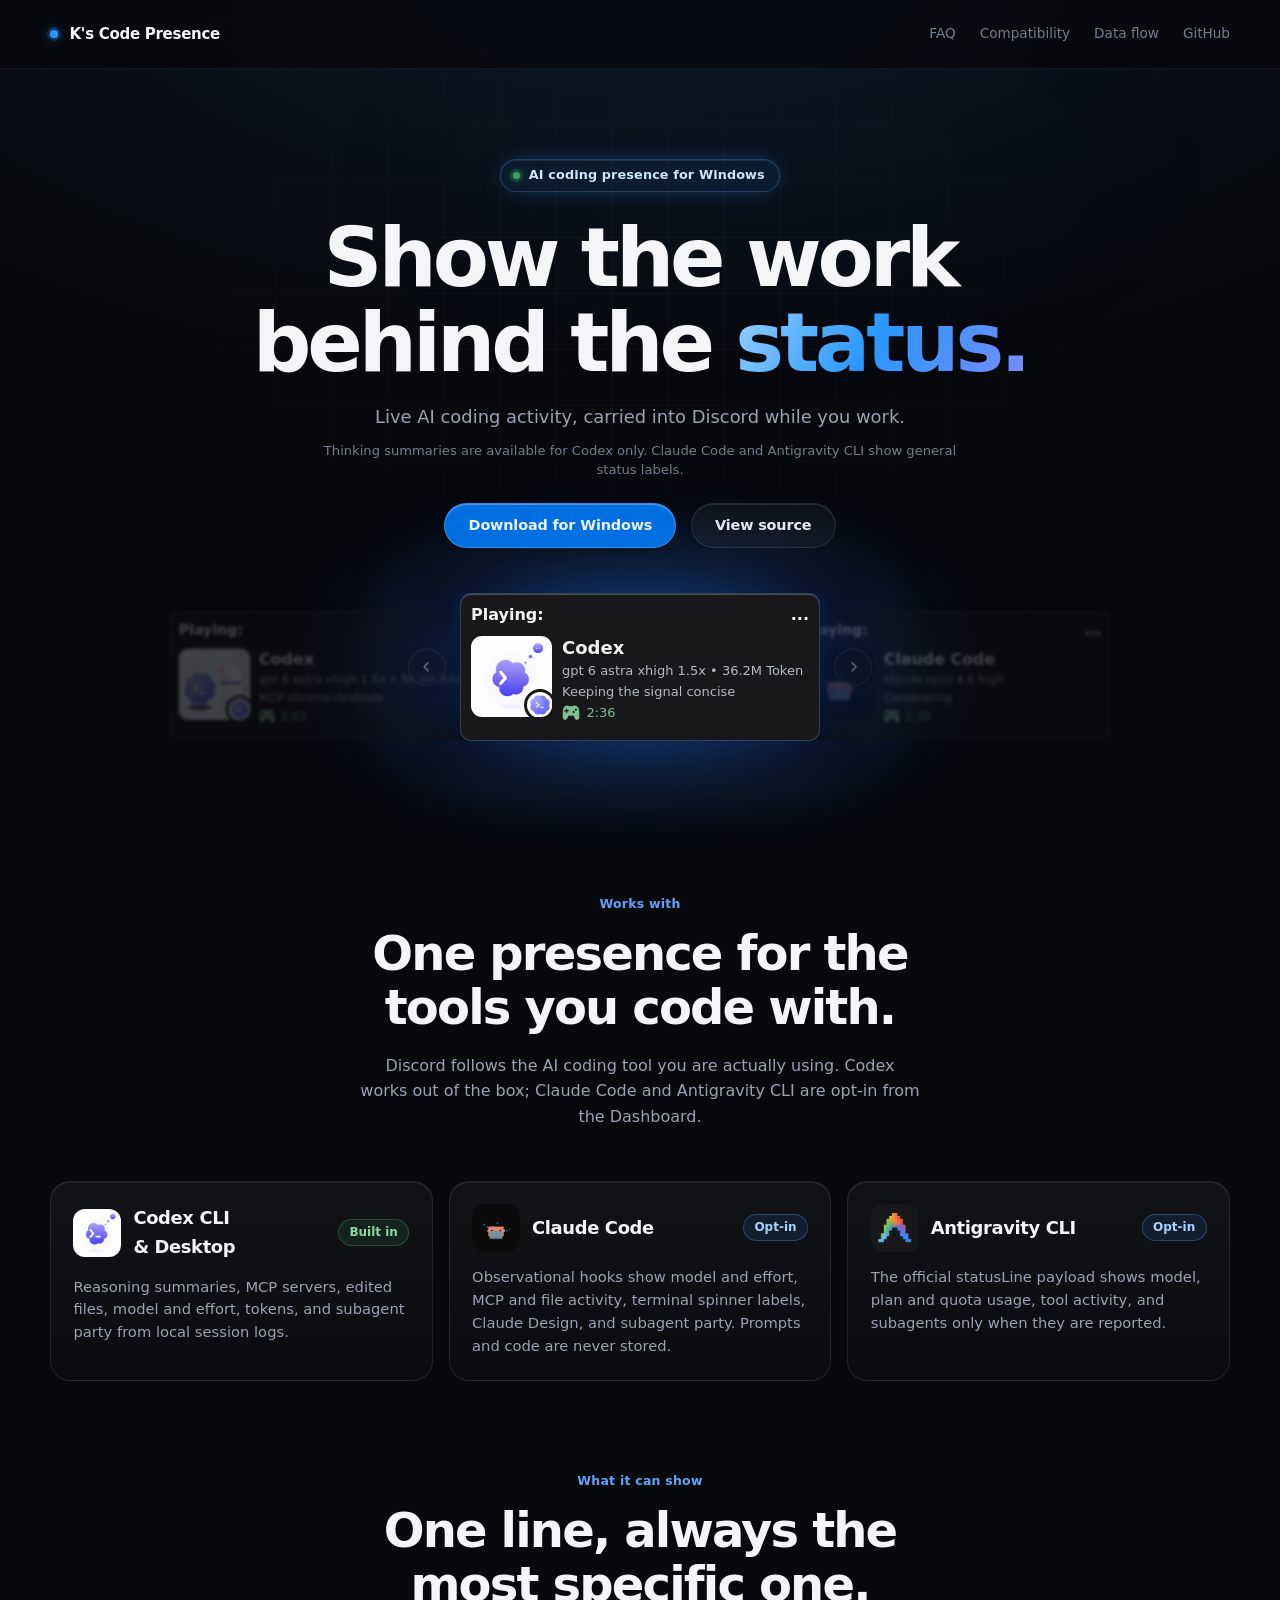
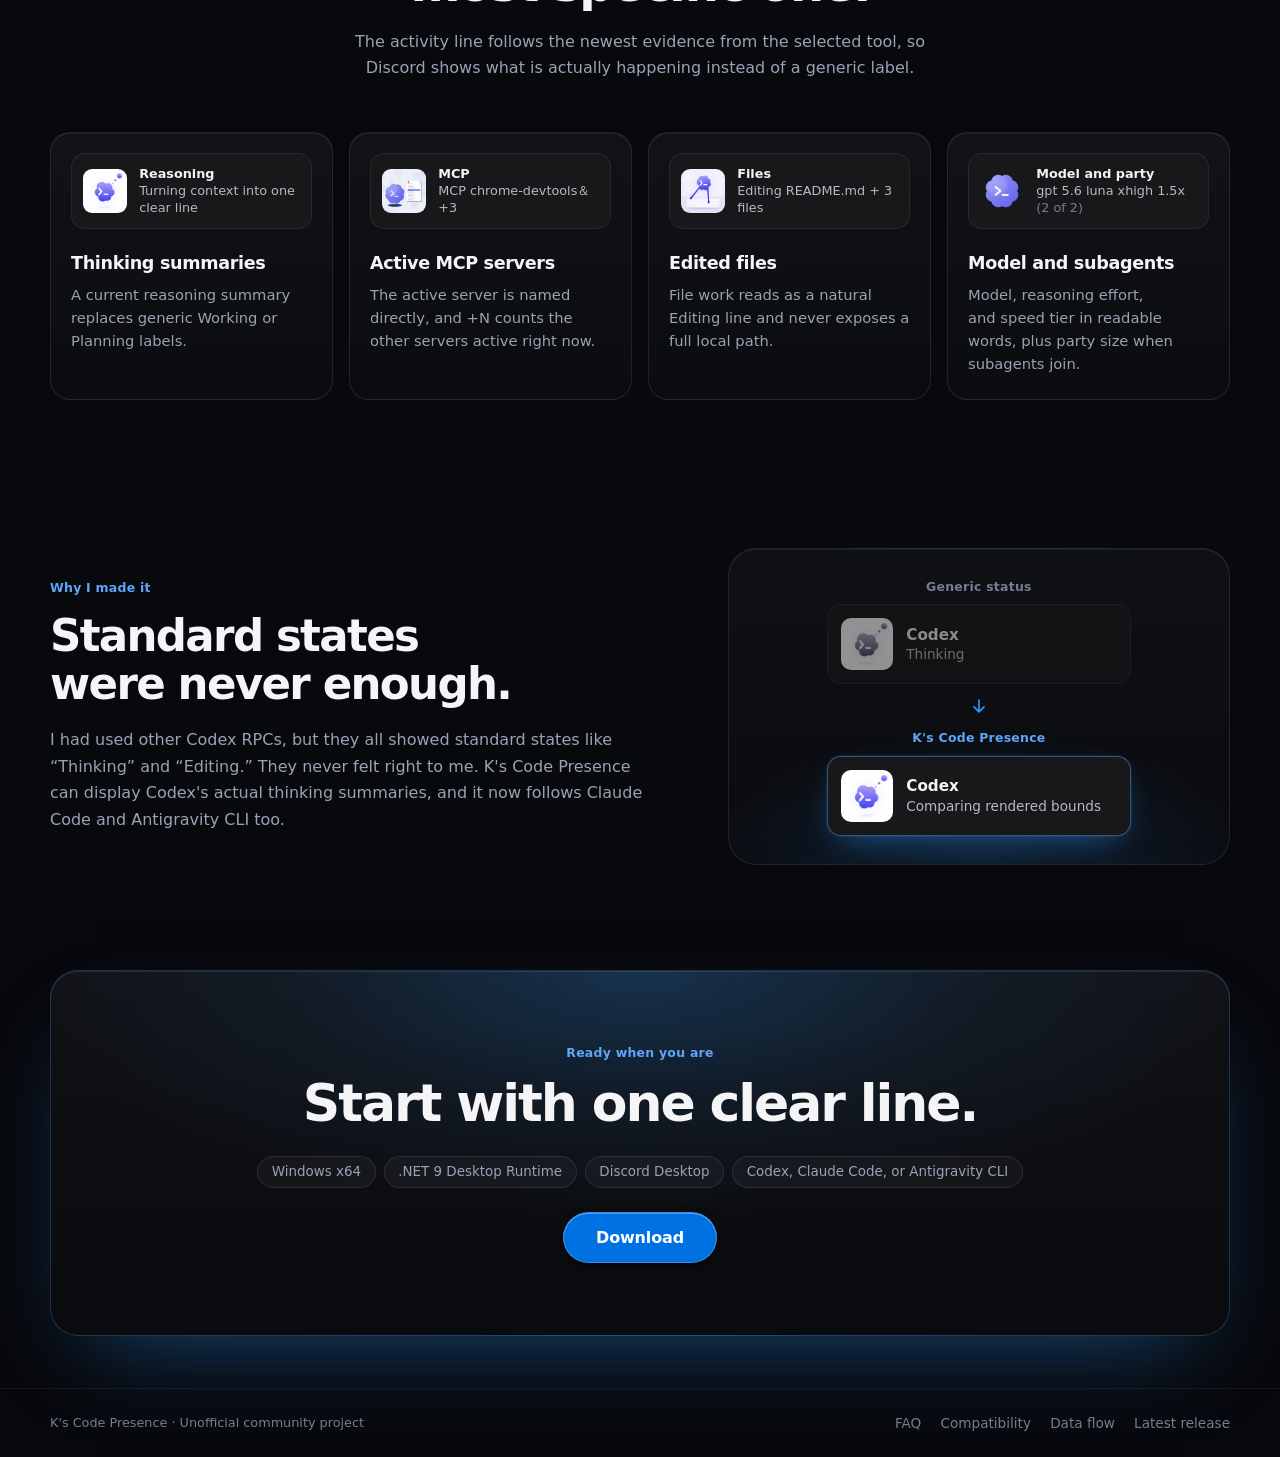
==== commit cd2cc498: "Remove the Unofficial note from the docs hero The footer and FAQ still state that the project is uno" ====
--- a/docs/index.html
+++ b/docs/index.html
@@ -53,7 +53,6 @@
       <div class="hero-grid">
         <div class="hero-copy" data-motion="hero-copy">
           <p class="hero-badge"><span class="hero-badge-dot" aria-hidden="true"></span>AI coding presence for Windows</p>
-          <p class="hero-badge-note">Unofficial</p>
           <h1 id="hero-title">Show the work behind the <span class="text-gradient">status.</span></h1>
           <p class="lead">Live AI coding activity, carried into Discord while you work.</p>
           <p class="hero-scope-note">Thinking summaries are available for Codex only. Claude Code and Antigravity CLI show general status labels.</p>
--- a/docs/styles.css
+++ b/docs/styles.css
@@ -207,7 +207,7 @@
   display: inline-flex;
   align-items: center;
   gap: 0.55rem;
-  margin: 0 0 0.5rem;
+  margin: 0 0 1.5rem;
   padding: 0.35rem 0.9rem 0.35rem 0.75rem;
   border: 1px solid rgba(96, 165, 250, 0.28);
   border-radius: var(--radius-pill);
@@ -217,14 +217,6 @@
   font-weight: 550;
   letter-spacing: 0.01em;
   box-shadow: 0 0 24px -6px rgba(41, 151, 255, 0.45), inset 0 1px 0 rgba(255, 255, 255, 0.08);
-}
-
-.hero-badge-note {
-  margin: 0 0 1.5rem;
-  color: var(--muted);
-  font-size: 0.75rem;
-  font-weight: 500;
-  letter-spacing: 0.02em;
 }
 
 .hero-badge-dot {
@@ -1644,11 +1636,8 @@
   }
 
   .hero-badge {
+    margin-bottom: 1.15rem;
     font-size: 0.75rem;
-  }
-
-  .hero-badge-note {
-    margin-bottom: 1.15rem;
   }
 
   .presence-figure::-webkit-scrollbar {
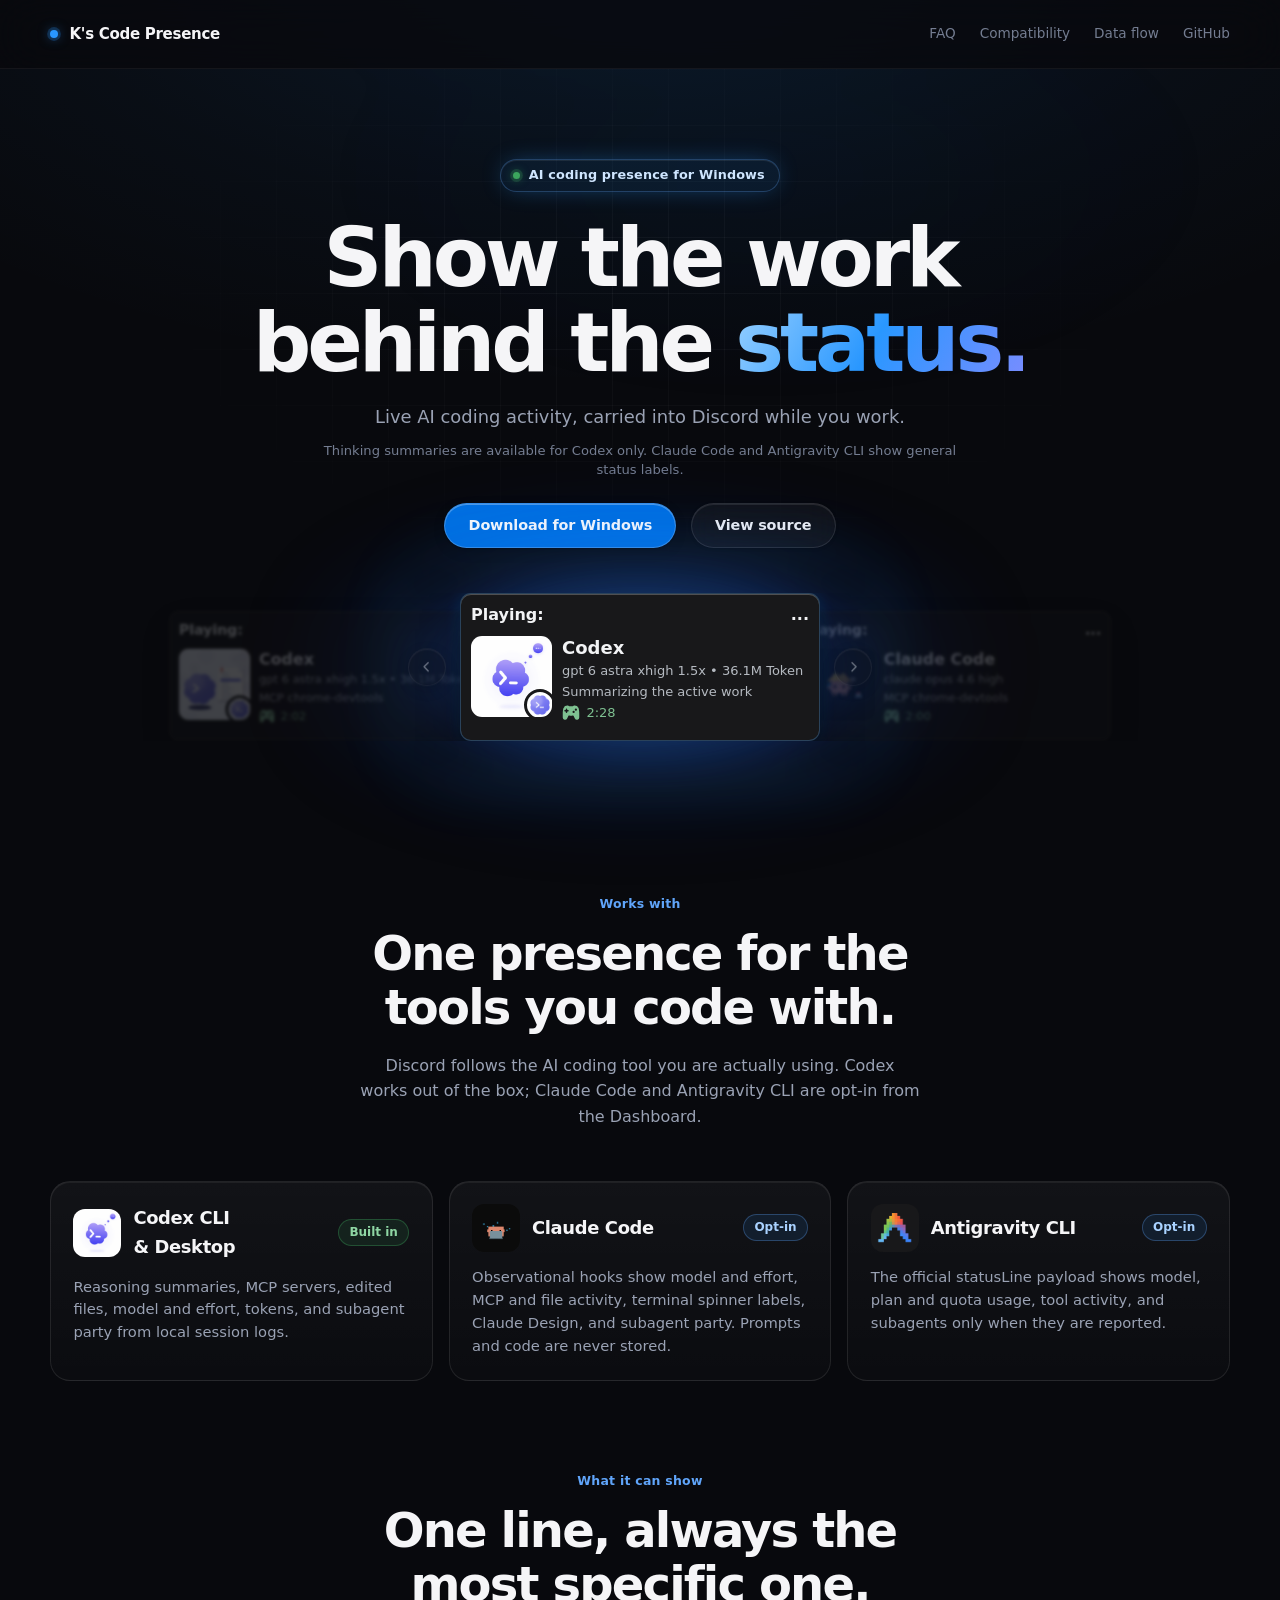
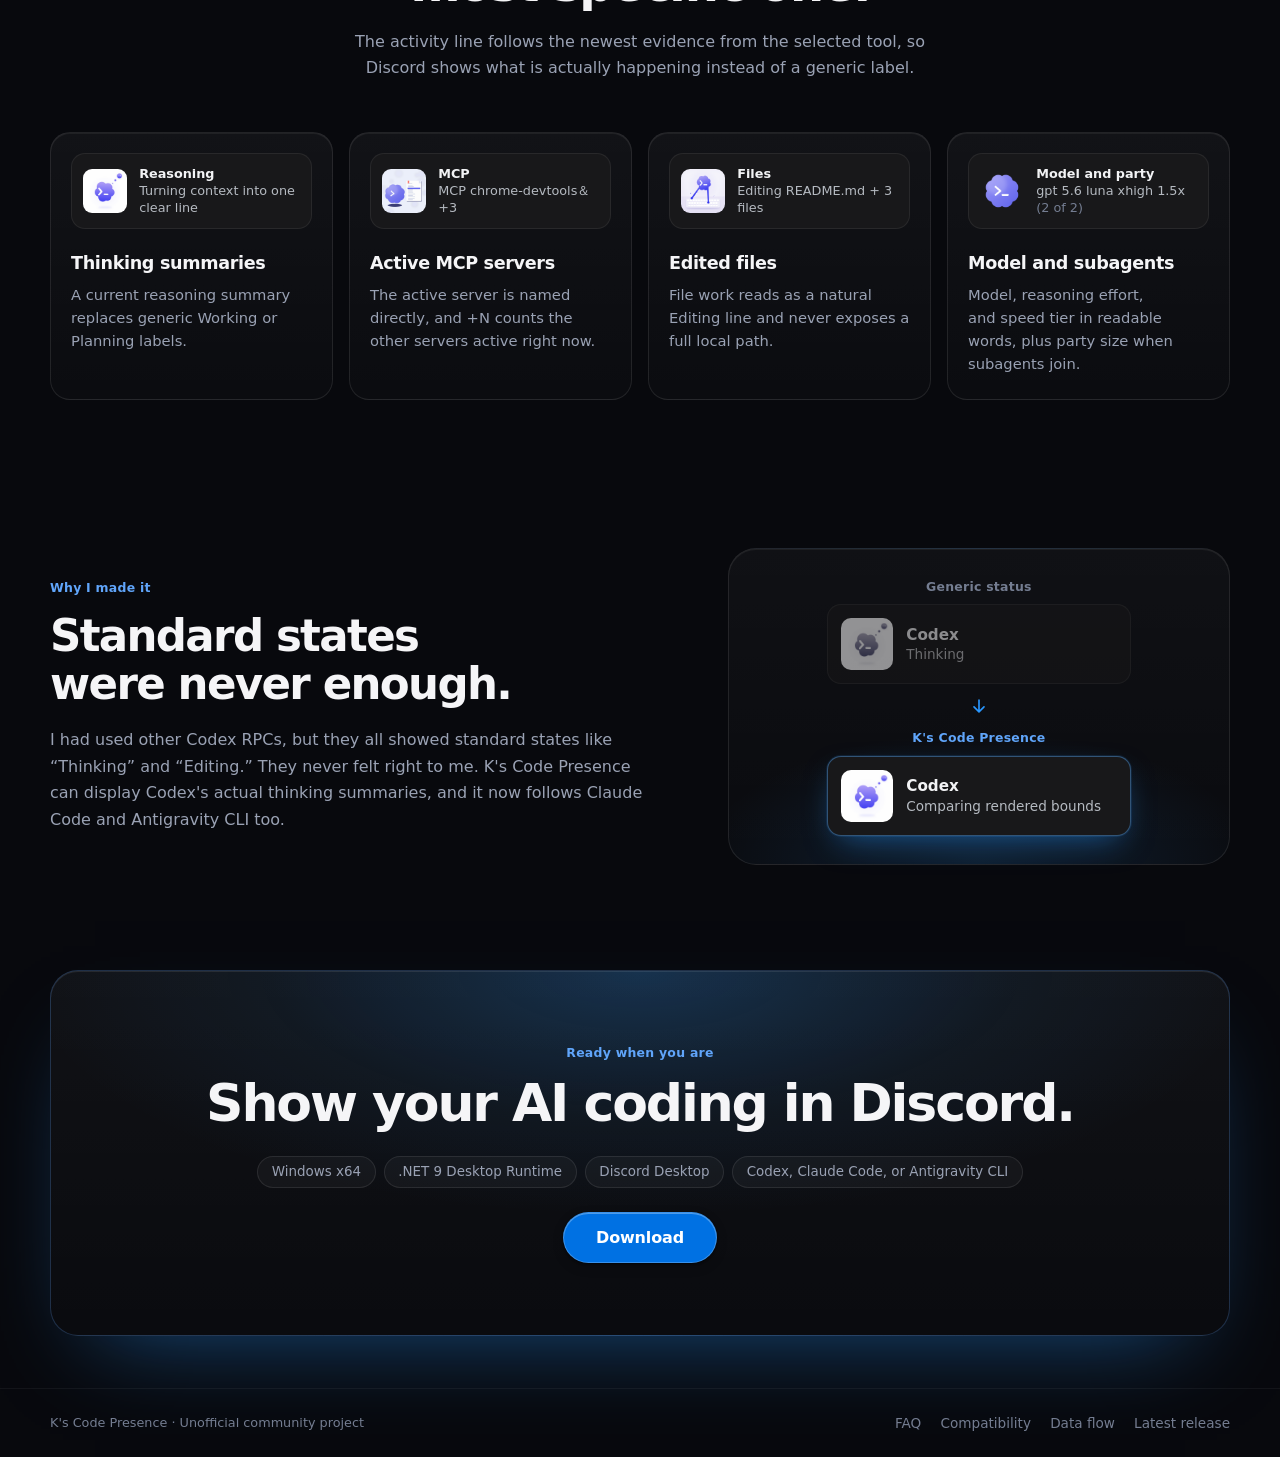
==== commit fa652014: "Retitle the docs install panel heading Co-Authored-By: Claude Opus 5.5 <noreply@anthropic.com> Claud" ====
--- a/docs/index.html
+++ b/docs/index.html
@@ -227,7 +227,7 @@
     <section class="shell install-line" data-motion="install-line" aria-labelledby="install-heading">
       <div class="install-intro">
         <p class="eyebrow">Ready when you are</p>
-        <h2 id="install-heading">Start with one clear line.</h2>
+        <h2 id="install-heading">Show your AI coding in Discord.</h2>
       </div>
       <p class="install-requirements"><span>Windows x64</span><span>.NET 9 Desktop Runtime</span><span>Discord Desktop</span><span>Codex, Claude Code, or Antigravity CLI</span></p>
       <a class="button primary" href="https://github.com/k153636/codex-discord-presence/releases/latest">Download</a>
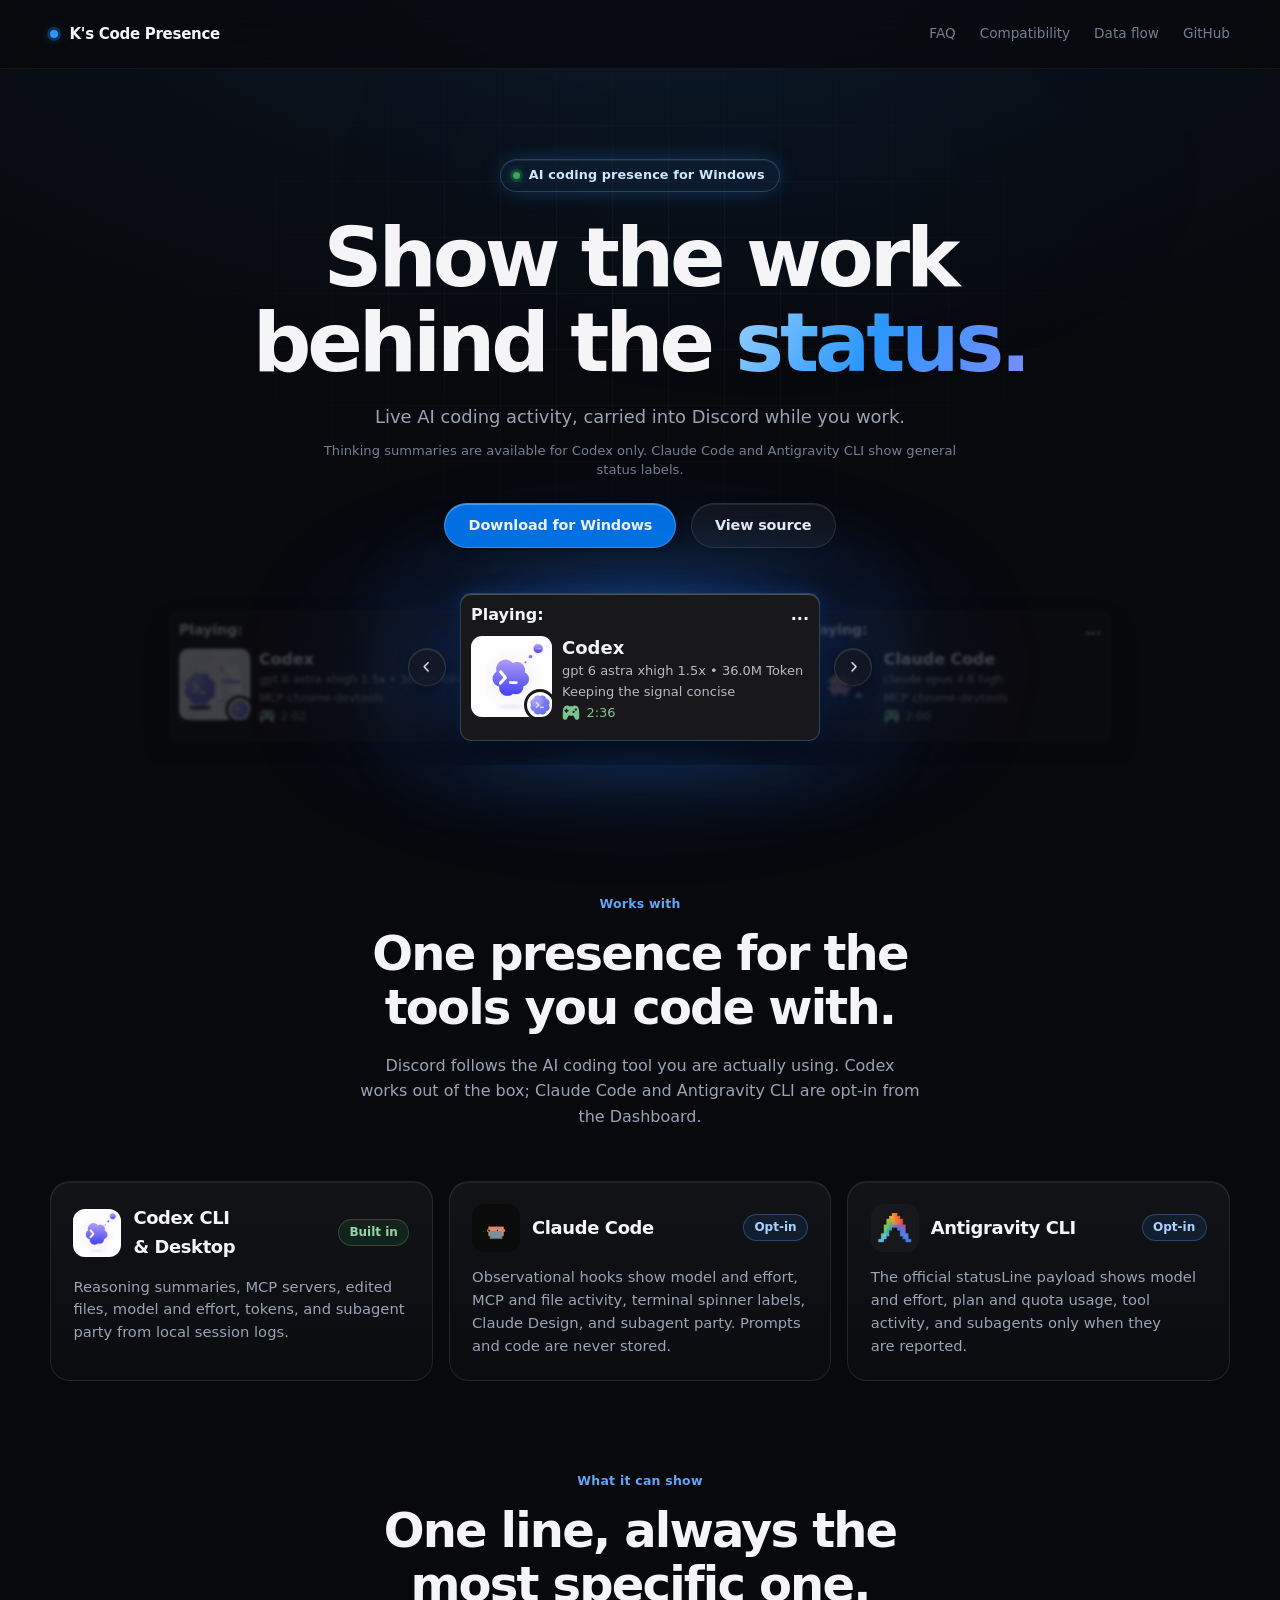
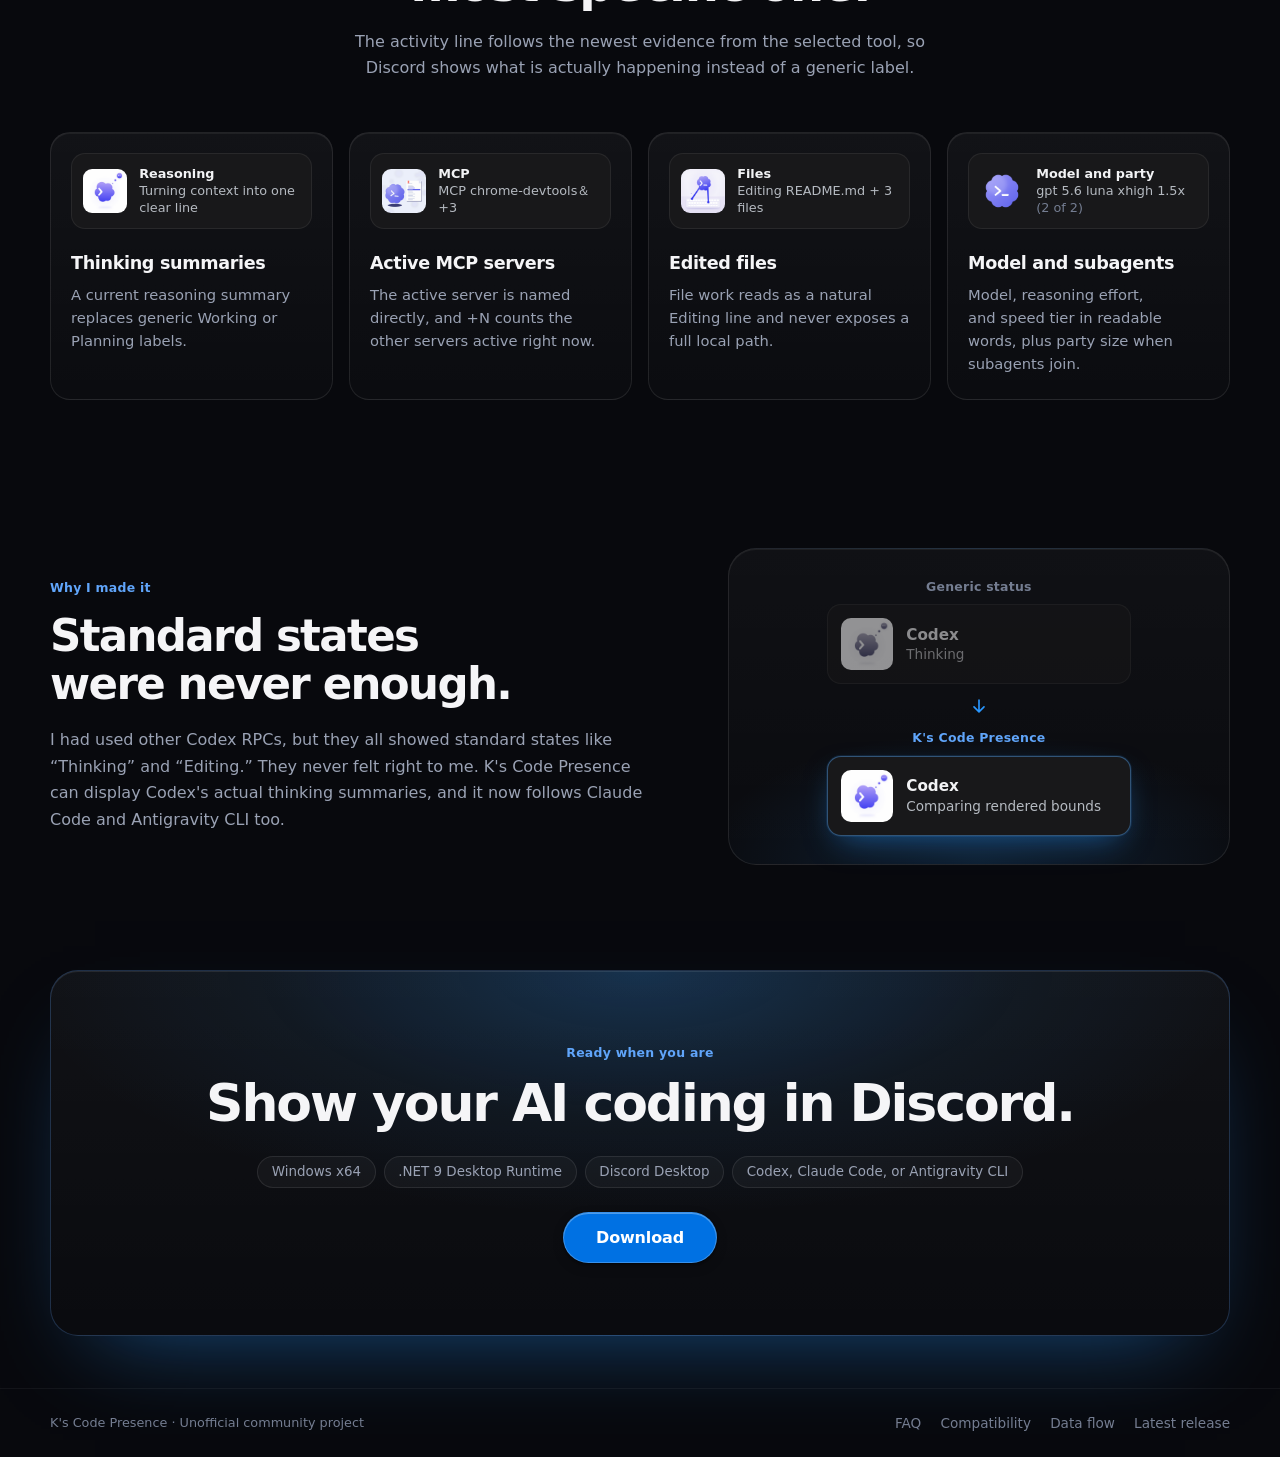
==== commit b16d74b2: "Show model and effort for Antigravity CLI in docs and README Co-Authored-By: Claude Opus 5.5 <norepl" ====
--- a/docs/index.html
+++ b/docs/index.html
@@ -138,7 +138,7 @@
             <h3>Antigravity CLI</h3>
             <span class="provider-chip provider-chip--optin">Opt-in</span>
           </div>
-          <p>The official statusLine payload shows model, plan and quota usage, tool activity, and subagents only when they are reported.</p>
+          <p>The official statusLine payload shows model and effort, plan and quota usage, tool activity, and subagents only when they are reported.</p>
         </article>
       </div>
     </section>
--- a/docs/styles.css
+++ b/docs/styles.css
@@ -34,6 +34,7 @@
   --motion-duration: 900ms;
   --motion-duration-short: 260ms;
   --motion-surface-duration: 640ms;
+  --motion-hover-release-duration: 760ms;
   --motion-ease: cubic-bezier(0.2, 0.8, 0.2, 1);
   --motion-ambient-ease: cubic-bezier(0.37, 0, 0.63, 1);
   --motion-reveal-duration: 1120ms;
@@ -436,6 +437,7 @@
 
 .rpc-preview-carousel {
   --rpc-preview-nav-center-shift: 0px;
+  --rpc-preview-hover-room: 24px;
   position: relative;
   width: 100%;
   min-width: 360px;
@@ -445,9 +447,12 @@
 
 .rpc-preview-viewport {
   position: relative;
+  box-sizing: border-box;
   width: 100%;
   min-width: 360px;
-  height: 148px;
+  height: calc(148px + 2 * var(--rpc-preview-hover-room));
+  margin-block: calc(-1 * var(--rpc-preview-hover-room));
+  padding-block: var(--rpc-preview-hover-room);
   overflow: hidden;
   border-radius: 14px;
   -webkit-mask-image: linear-gradient(to right, transparent 0%, black 8%, black 92%, transparent 100%);
@@ -492,7 +497,8 @@
   opacity: 1;
   filter: none;
   transform-origin: center bottom;
-  transition: transform var(--rpc-preview-slide-duration) var(--rpc-preview-slide-ease), filter var(--rpc-preview-slide-duration) var(--rpc-preview-slide-ease), opacity var(--rpc-preview-slide-duration) var(--rpc-preview-slide-ease), box-shadow var(--rpc-preview-slide-duration) var(--rpc-preview-slide-ease);
+  translate: 0 0;
+  transition: transform var(--rpc-preview-slide-duration) var(--rpc-preview-slide-ease), translate var(--rpc-preview-slide-duration) var(--rpc-preview-slide-ease), filter var(--rpc-preview-slide-duration) var(--rpc-preview-slide-ease), opacity var(--rpc-preview-slide-duration) var(--rpc-preview-slide-ease), box-shadow var(--rpc-preview-slide-duration) var(--rpc-preview-slide-ease), border-color var(--rpc-preview-slide-duration) var(--rpc-preview-slide-ease);
   will-change: transform, filter, opacity;
 }
 
@@ -535,8 +541,23 @@
     0 24px 48px -12px rgba(0, 0, 0, 0.85),
     0 8px 20px -4px rgba(0, 0, 0, 0.5),
     0 0 20px -2px rgba(41, 151, 255, 0.24),
+    0 18px 40px -24px rgba(41, 151, 255, 0),
     inset 0 1px 0 rgba(255, 255, 255, 0.24);
   transform: translateX(-50%) scale(var(--rpc-preview-active-scale));
+}
+
+.rpc-preview-card--active.is-hovered {
+  translate: 0 -6px;
+  border-color: rgba(96, 165, 250, 0.35);
+  /* Same layer order as the resting card so the glow interpolates instead of jumping. */
+  box-shadow:
+    0 24px 48px -12px rgba(0, 0, 0, 0.85),
+    0 8px 20px -4px rgba(0, 0, 0, 0.5),
+    0 0 20px -2px rgba(41, 151, 255, 0.24),
+    0 18px 40px -24px rgba(41, 151, 255, 0.55),
+    inset 0 1px 0 rgba(255, 255, 255, 0.24);
+  transition-duration: var(--motion-surface-duration);
+  transition-timing-function: var(--motion-ease);
 }
 
 .rpc-preview-card--far-next {
@@ -737,6 +758,7 @@
 }
 
 .provider-card {
+  position: relative;
   display: flex;
   flex-direction: column;
   gap: 0.9rem;
@@ -745,7 +767,8 @@
   border: 1px solid var(--border);
   border-radius: 20px;
   background: linear-gradient(180deg, rgba(255, 255, 255, 0.045) 0%, rgba(255, 255, 255, 0.015) 100%);
-  box-shadow: inset 0 1px 0 rgba(255, 255, 255, 0.06);
+  box-shadow: 0 18px 40px -24px rgba(41, 151, 255, 0), inset 0 1px 0 rgba(255, 255, 255, 0.06);
+  translate: 0 0;
 }
 
 .provider-card-head {
@@ -835,13 +858,57 @@
   border: 1px solid var(--border);
   border-radius: 20px;
   background: linear-gradient(180deg, rgba(255, 255, 255, 0.045) 0%, rgba(255, 255, 255, 0.015) 100%);
-  box-shadow: inset 0 1px 0 rgba(255, 255, 255, 0.06);
-  transition: border-color var(--motion-duration-short) var(--motion-ease), transform var(--motion-duration-short) var(--motion-ease), box-shadow var(--motion-duration-short) var(--motion-ease);
-}
-
-.feature-card:hover {
+  box-shadow: 0 18px 40px -24px rgba(41, 151, 255, 0), inset 0 1px 0 rgba(255, 255, 255, 0.06);
+  translate: 0 0;
+}
+
+/* Card surfaces share the preview card hover motion; the html.motion-enhanced selectors outrank the scroll-reveal transition. */
+.feature-card,
+.provider-card,
+.origin-compare,
+.install-line,
+html.motion-enhanced .feature-card[data-motion],
+html.motion-enhanced .provider-card[data-motion],
+html.motion-enhanced .origin-compare[data-motion],
+html.motion-enhanced .install-line[data-motion] {
+  transition:
+    opacity var(--motion-duration) var(--motion-ease) var(--motion-delay, 0ms),
+    transform var(--motion-duration) var(--motion-ease) var(--motion-delay, 0ms),
+    translate var(--motion-hover-release-duration) var(--motion-ease),
+    border-color var(--motion-hover-release-duration) var(--motion-ease),
+    box-shadow var(--motion-hover-release-duration) var(--motion-ease);
+}
+
+.feature-card:hover::after,
+.provider-card:hover::after,
+.origin-compare:hover::after,
+.install-line:hover::after {
+  position: absolute;
+  top: 100%;
+  right: 0;
+  left: 0;
+  height: 6px;
+  content: "";
+}
+
+.feature-card:hover,
+.provider-card:hover,
+.origin-compare:hover,
+.install-line:hover,
+html.motion-enhanced .feature-card[data-motion]:hover,
+html.motion-enhanced .provider-card[data-motion]:hover,
+html.motion-enhanced .origin-compare[data-motion]:hover,
+html.motion-enhanced .install-line[data-motion]:hover {
+  translate: 0 -6px;
   border-color: rgba(96, 165, 250, 0.35);
   box-shadow: 0 18px 40px -24px rgba(41, 151, 255, 0.55), inset 0 1px 0 rgba(255, 255, 255, 0.08);
+  transition-duration: var(--motion-duration), var(--motion-duration), var(--motion-surface-duration), var(--motion-surface-duration), var(--motion-surface-duration);
+}
+
+/* The install panel keeps its own downward glow under the shared hover shadow. */
+.install-line:hover,
+html.motion-enhanced .install-line[data-motion]:hover {
+  box-shadow: 0 40px 90px -45px rgba(41, 151, 255, 0.5), 0 18px 40px -24px rgba(41, 151, 255, 0.55), inset 0 1px 0 rgba(255, 255, 255, 0.09);
 }
 
 .feature-visual {
@@ -927,6 +994,7 @@
 }
 
 .origin-compare {
+  position: relative;
   display: grid;
   gap: 0.75rem;
   padding: clamp(1.25rem, 2.5vw, 1.75rem);
@@ -935,7 +1003,8 @@
   background:
     radial-gradient(ellipse 80% 60% at 50% 100%, rgba(41, 151, 255, 0.14) 0%, transparent 70%),
     linear-gradient(180deg, rgba(255, 255, 255, 0.035) 0%, rgba(255, 255, 255, 0.01) 100%);
-  box-shadow: inset 0 1px 0 rgba(255, 255, 255, 0.06);
+  box-shadow: 0 18px 40px -24px rgba(41, 151, 255, 0), inset 0 1px 0 rgba(255, 255, 255, 0.06);
+  translate: 0 0;
 }
 
 .compare-row {
@@ -1027,6 +1096,7 @@
 }
 
 .install-line {
+  position: relative;
   display: flex;
   flex-direction: column;
   align-items: center;
@@ -1038,7 +1108,8 @@
   background:
     radial-gradient(ellipse 70% 90% at 50% 0%, rgba(41, 151, 255, 0.24) 0%, rgba(41, 151, 255, 0.06) 45%, transparent 75%),
     linear-gradient(180deg, rgba(255, 255, 255, 0.04) 0%, rgba(255, 255, 255, 0.01) 100%);
-  box-shadow: 0 40px 90px -45px rgba(41, 151, 255, 0.5), inset 0 1px 0 rgba(255, 255, 255, 0.09);
+  box-shadow: 0 40px 90px -45px rgba(41, 151, 255, 0.5), 0 18px 40px -24px rgba(41, 151, 255, 0), inset 0 1px 0 rgba(255, 255, 255, 0.09);
+  translate: 0 0;
   text-align: center;
 }
 
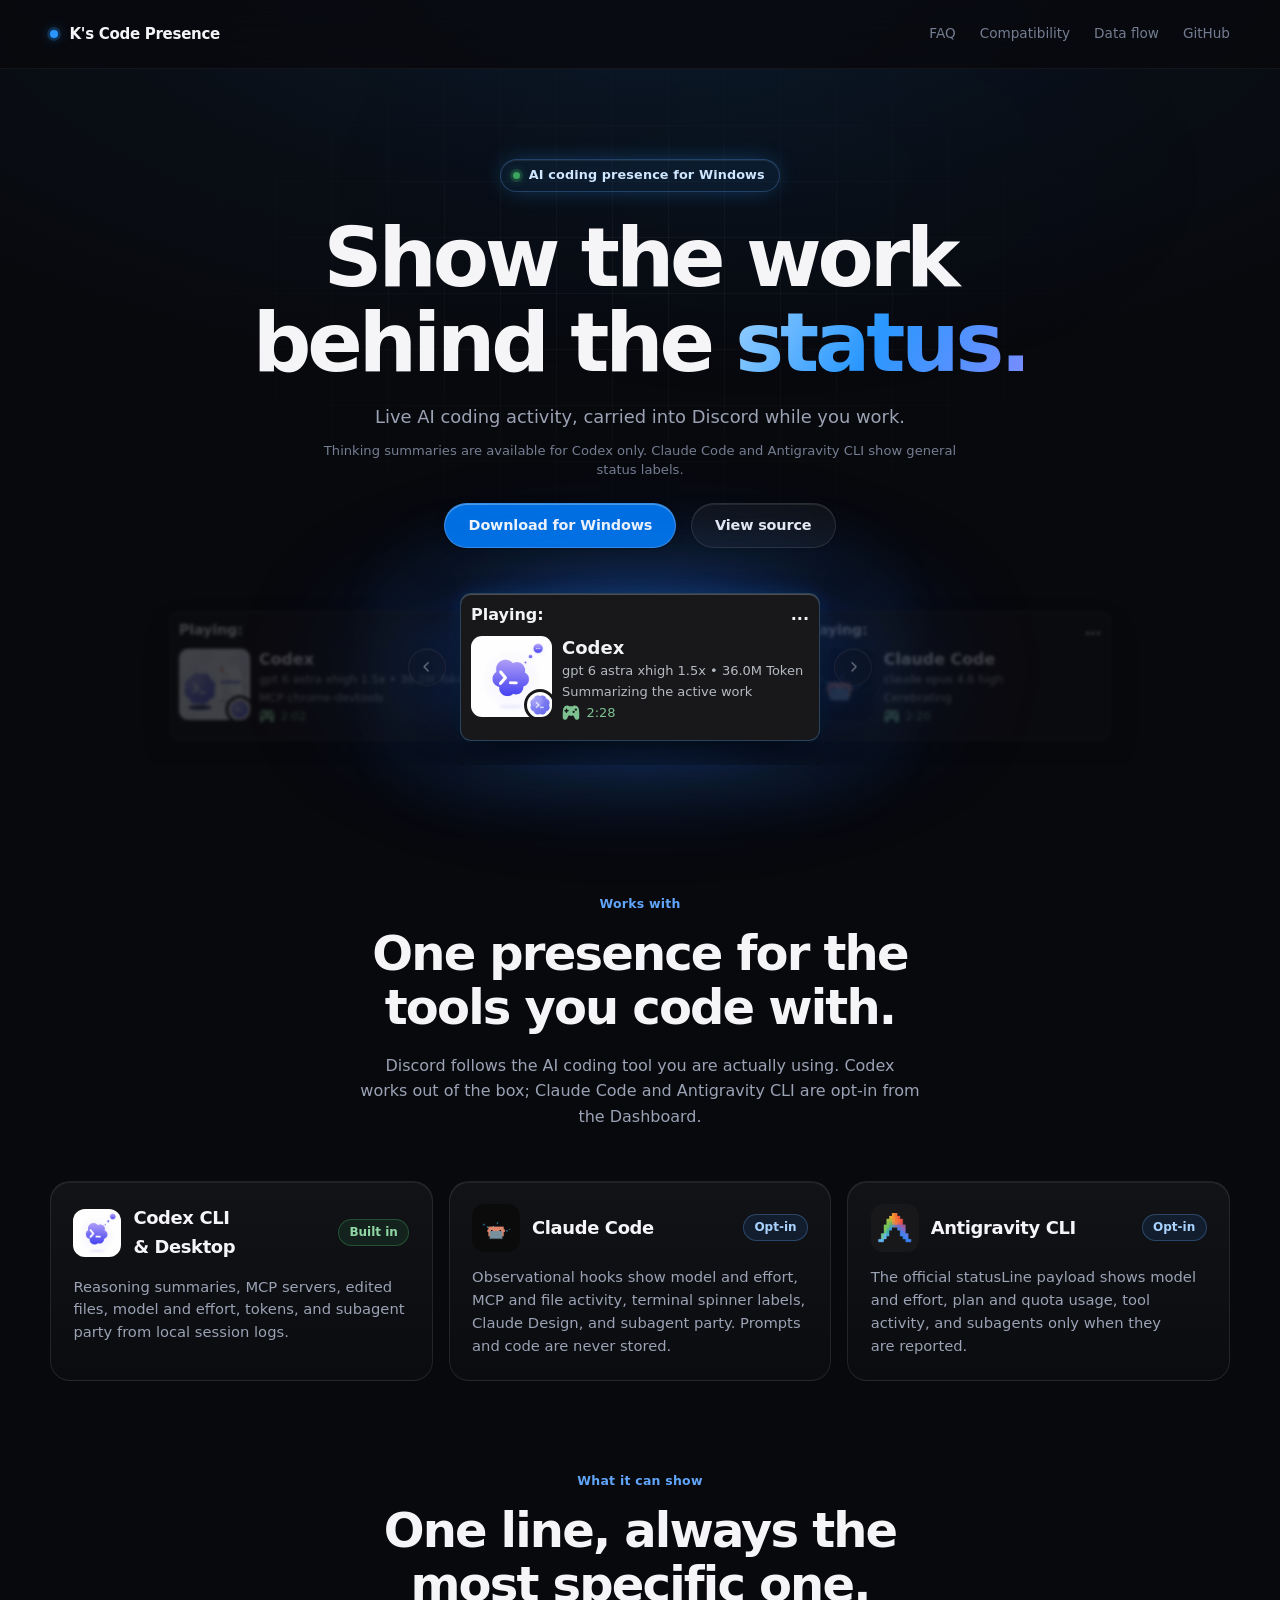
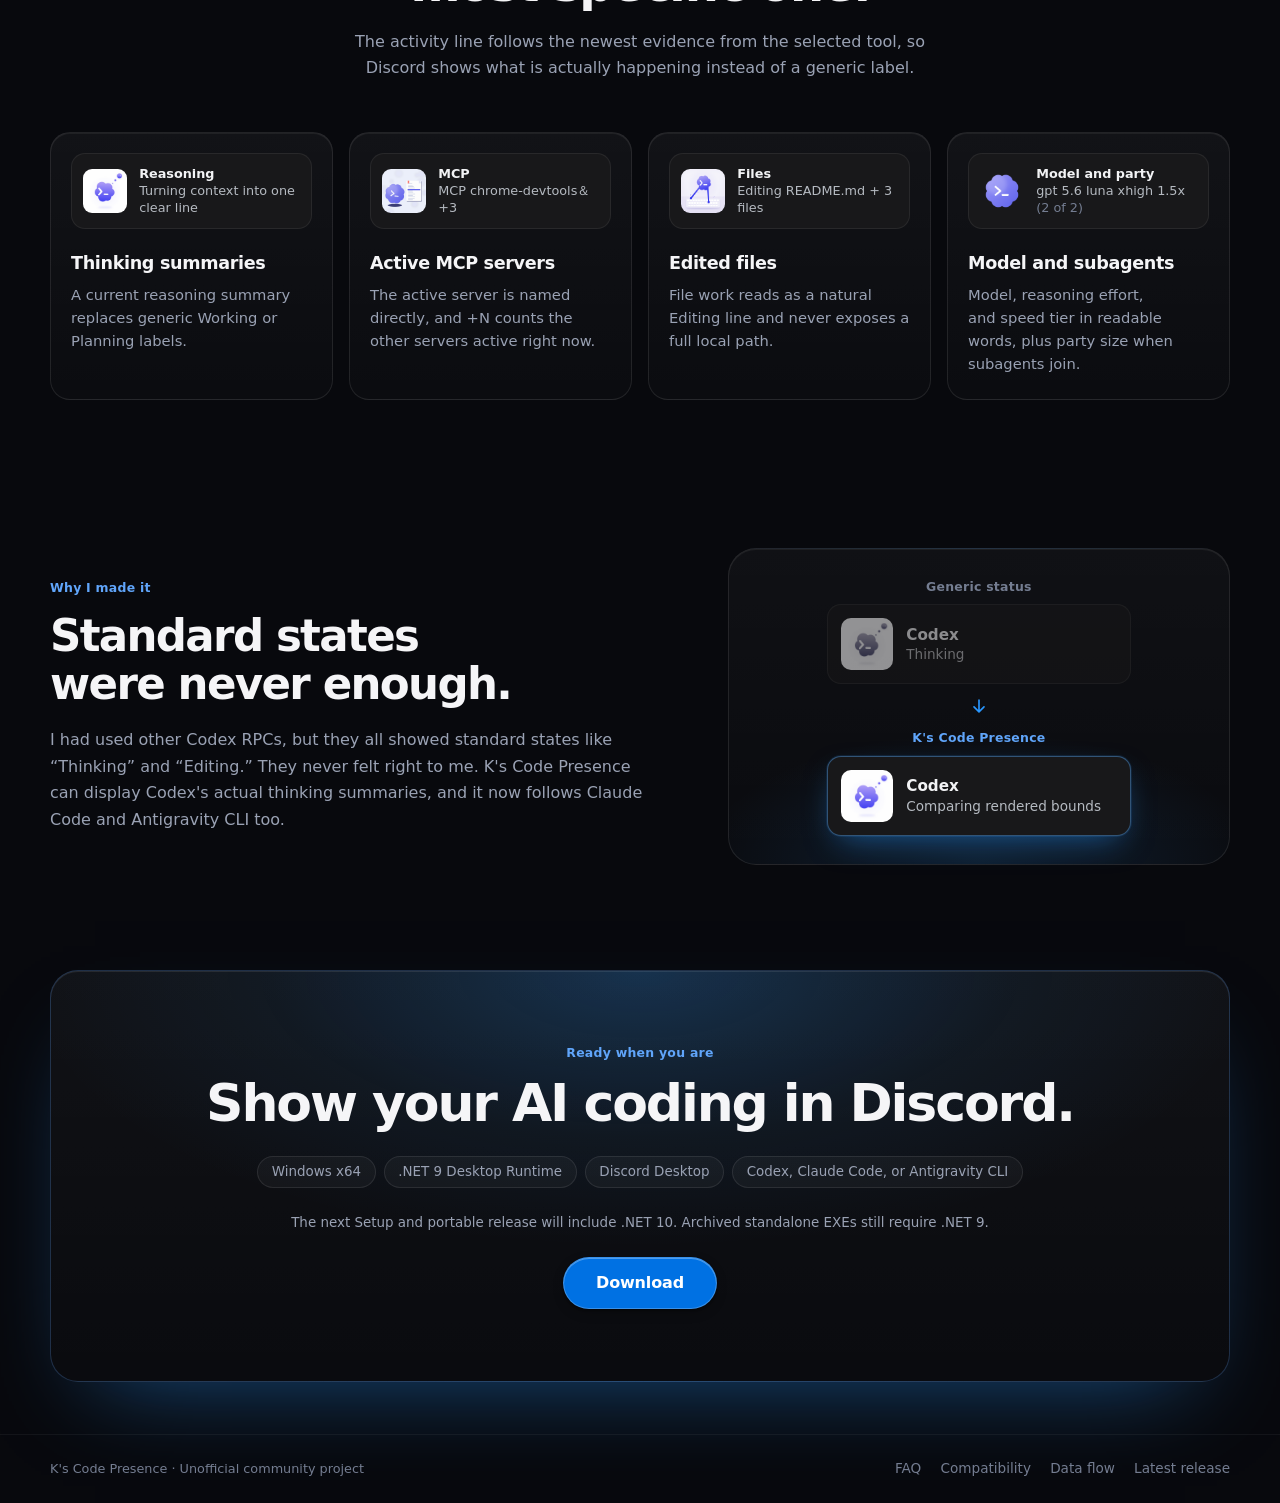
==== commit 65c877c8: "Migrate Windows releases to self-contained .NET 10" ====
--- a/docs/index.html
+++ b/docs/index.html
@@ -230,6 +230,7 @@
         <h2 id="install-heading">Show your AI coding in Discord.</h2>
       </div>
       <p class="install-requirements"><span>Windows x64</span><span>.NET 9 Desktop Runtime</span><span>Discord Desktop</span><span>Codex, Claude Code, or Antigravity CLI</span></p>
+      <p class="install-requirements">The next Setup and portable release will include .NET 10. Archived standalone EXEs still require .NET 9.</p>
       <a class="button primary" href="https://github.com/k153636/codex-discord-presence/releases/latest">Download</a>
     </section>
   </main>
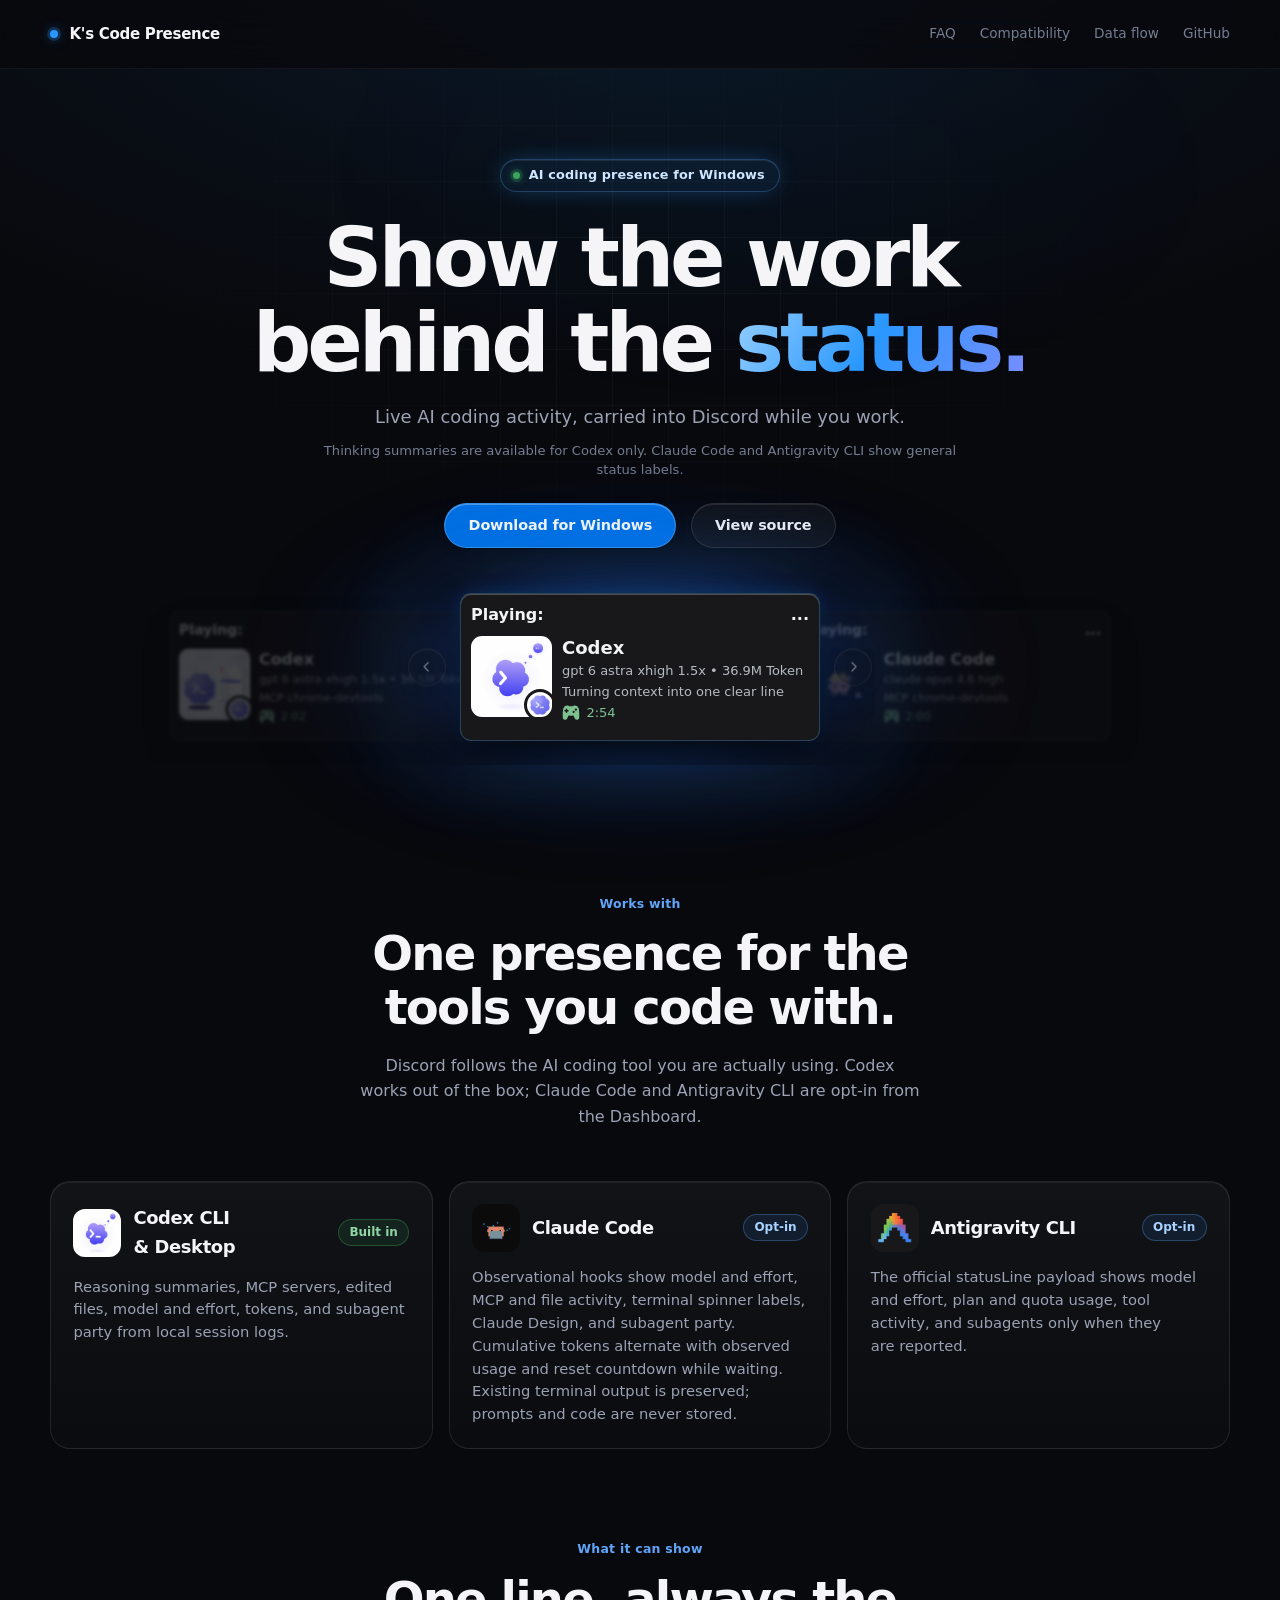
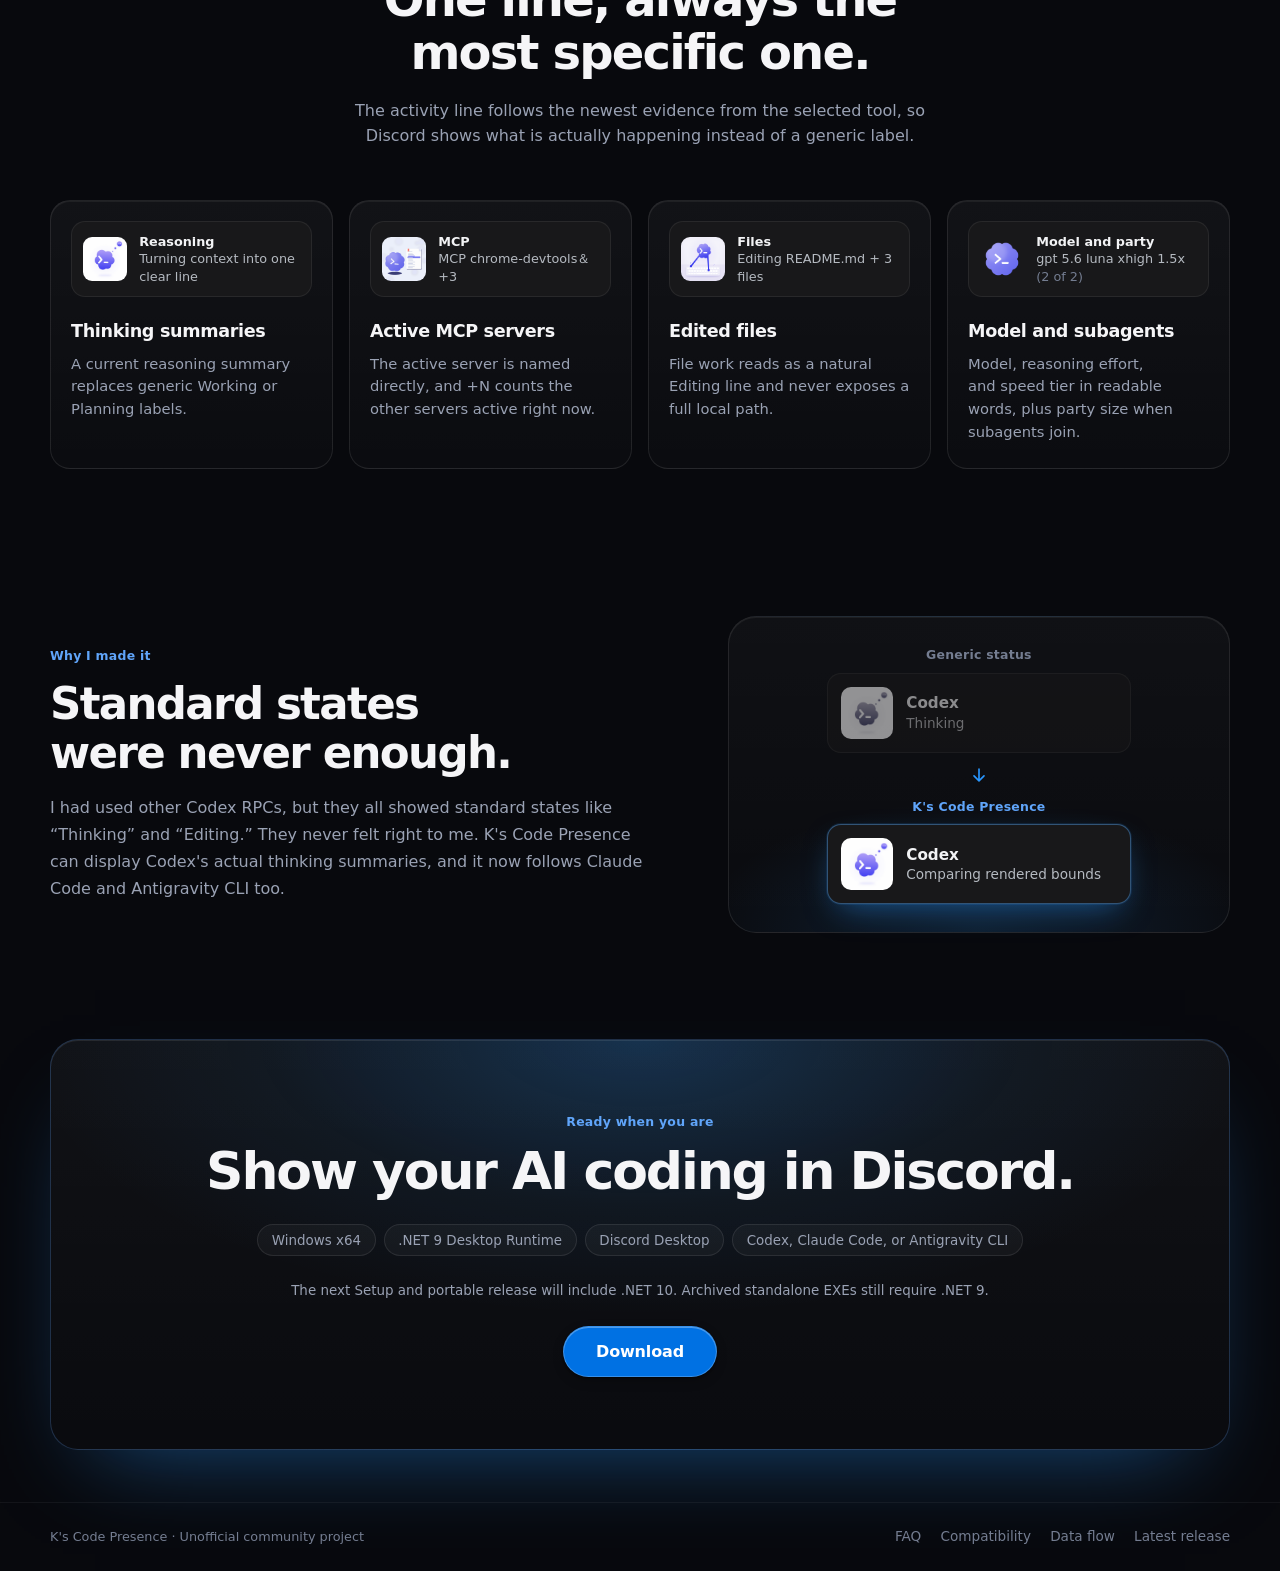
==== commit ac66a529: "Document Claude token and waiting usage behavior" ====
--- a/docs/index.html
+++ b/docs/index.html
@@ -130,7 +130,7 @@
             <h3>Claude Code</h3>
             <span class="provider-chip provider-chip--optin">Opt-in</span>
           </div>
-          <p>Observational hooks show model and effort, MCP and file activity, terminal spinner labels, Claude Design, and subagent party. Prompts and code are never stored.</p>
+          <p>Observational hooks show model and effort, MCP and file activity, terminal spinner labels, Claude Design, and subagent party. Cumulative tokens alternate with observed usage and reset countdown while waiting. Existing terminal output is preserved; prompts and code are never stored.</p>
         </article>
         <article class="provider-card" data-motion="provider-card">
           <div class="provider-card-head">
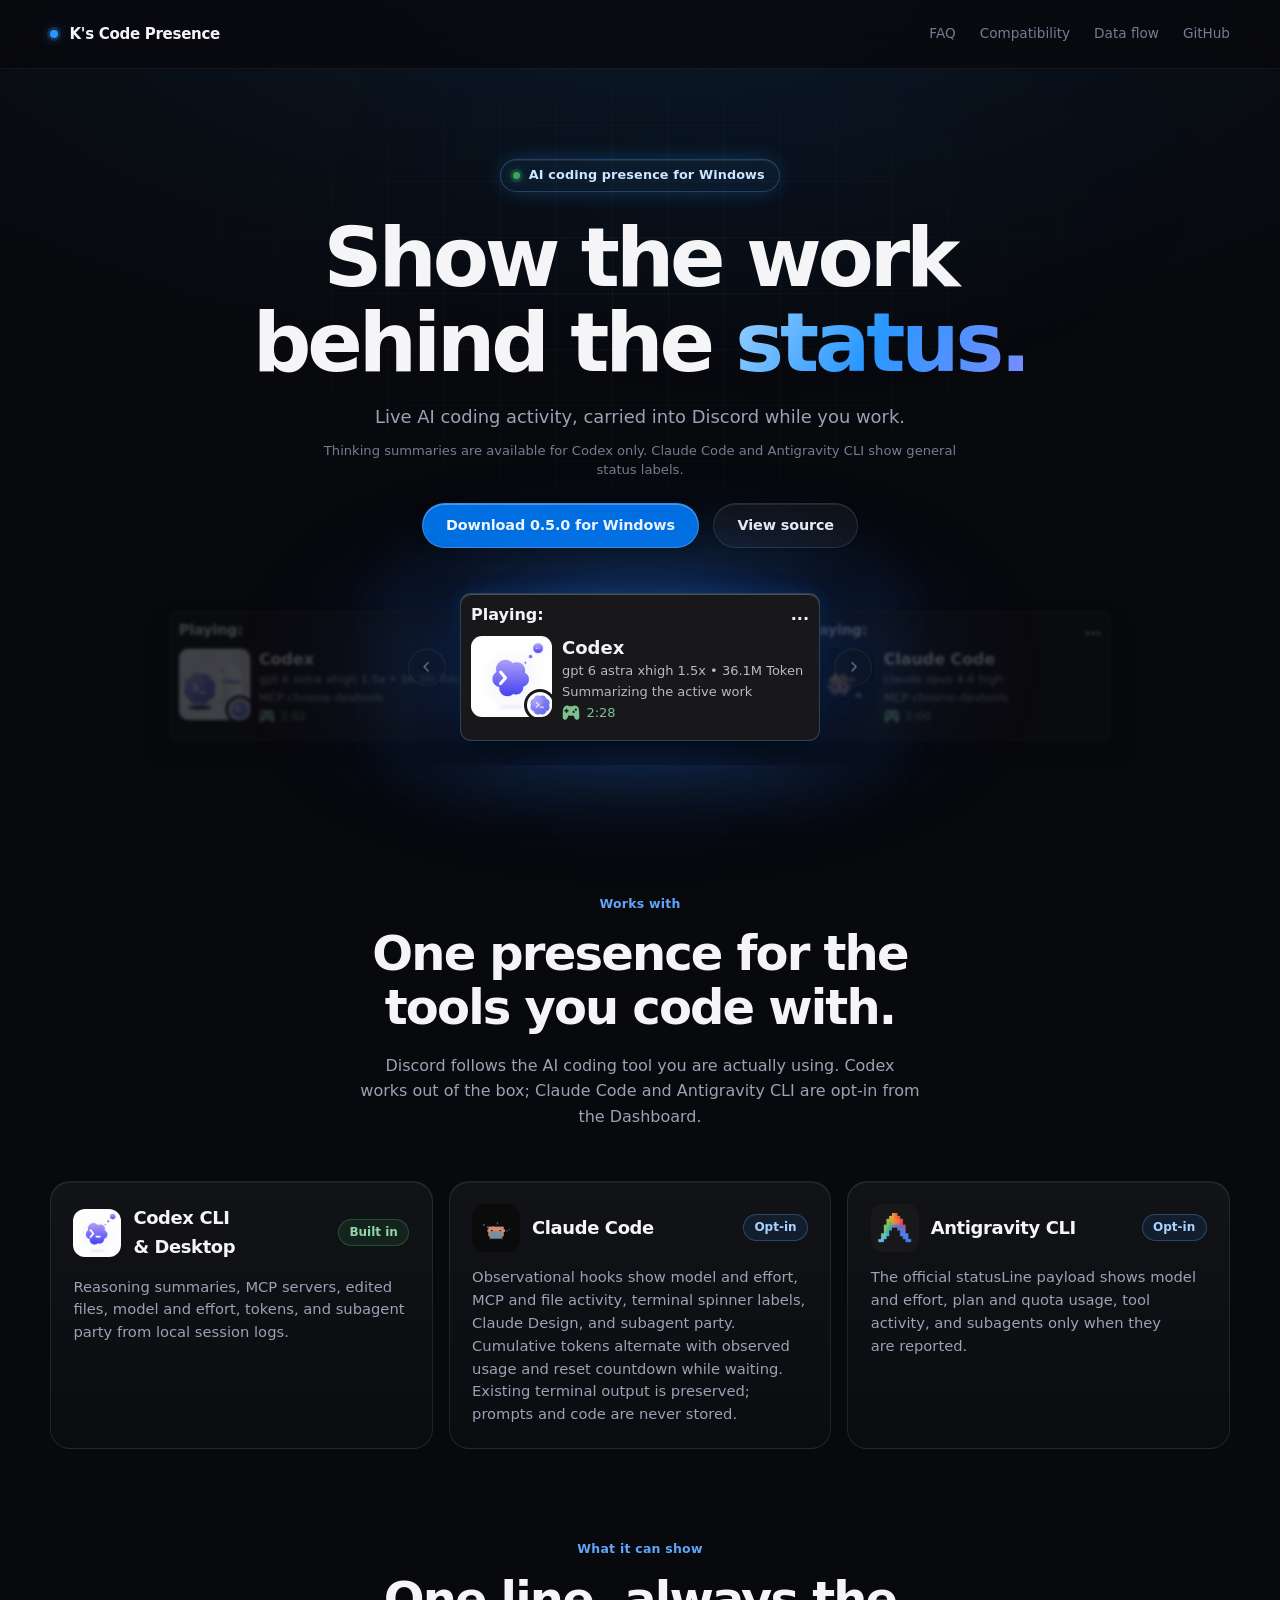
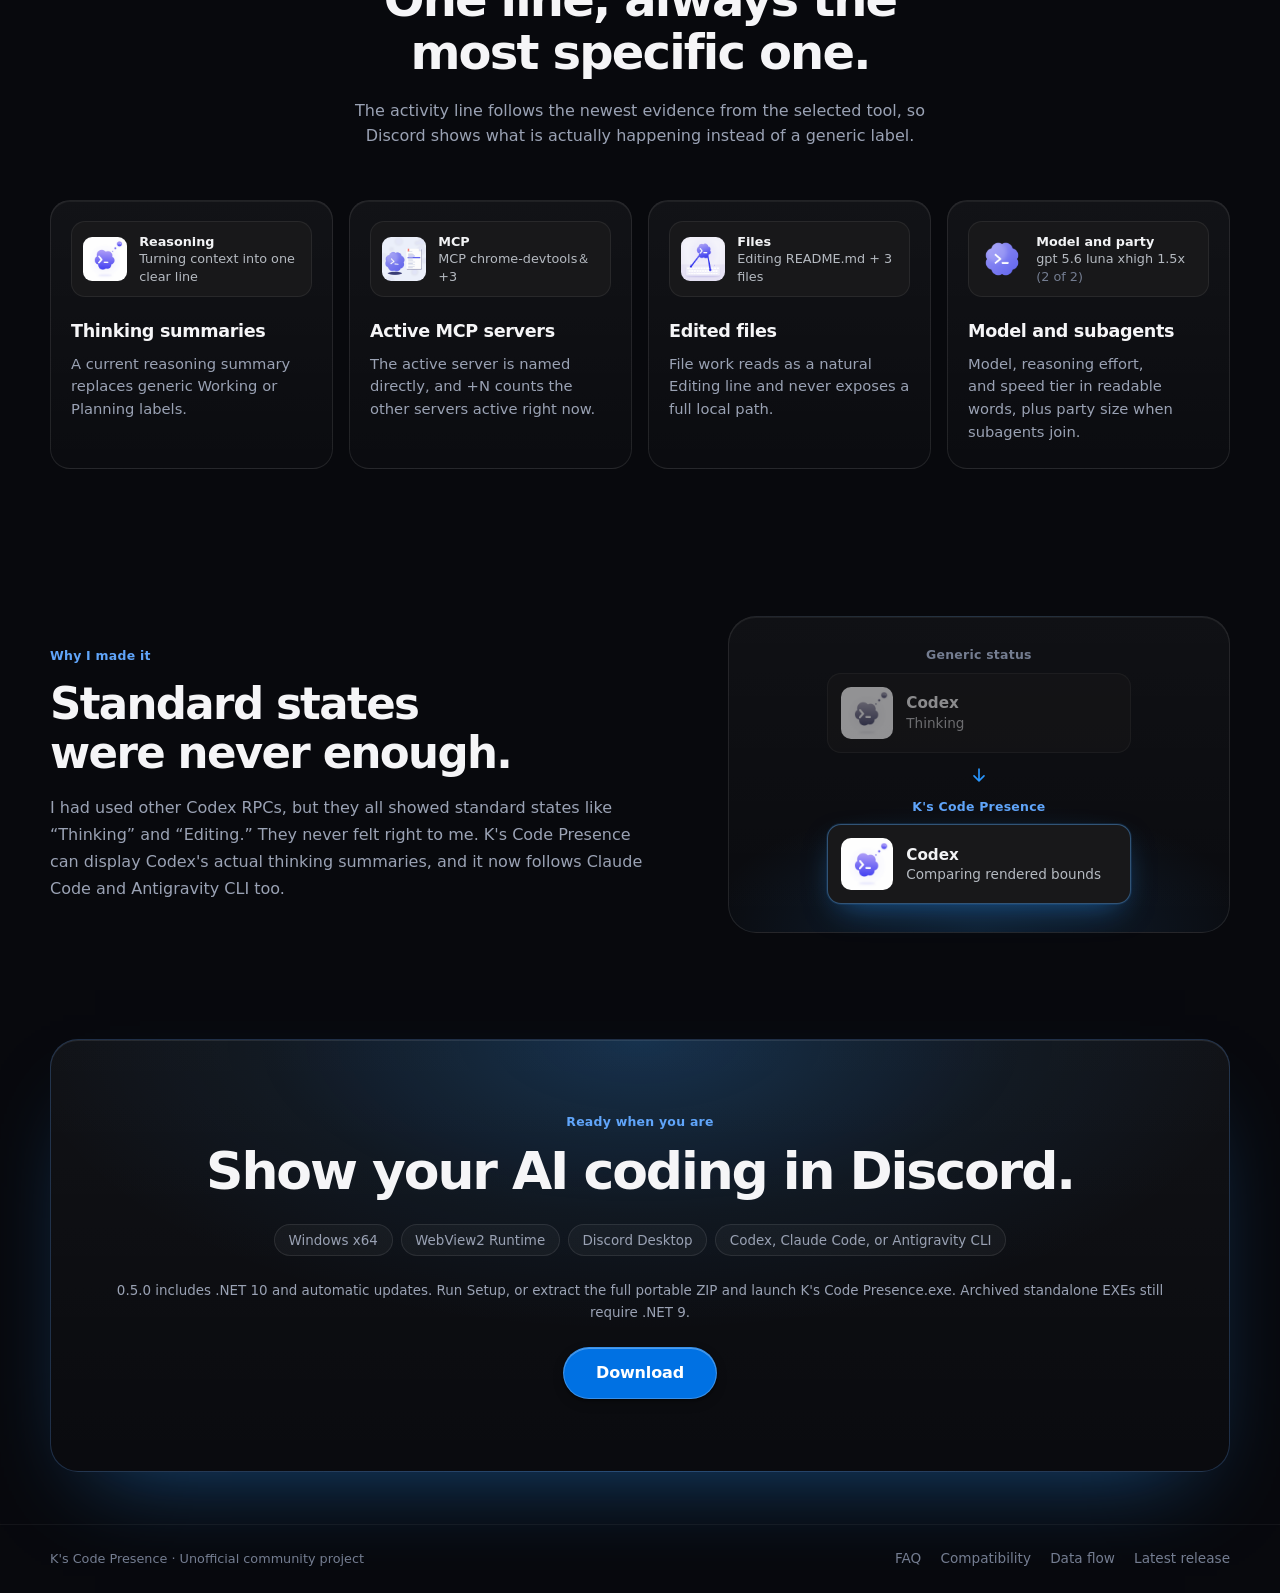
==== commit 10e8cb05: "Update installation and website copy for version 0.5.0" ====
--- a/docs/index.html
+++ b/docs/index.html
@@ -24,7 +24,7 @@
     "description": "Unofficial Windows tray app for showing observable Codex CLI, Codex Desktop, Claude Code, and Antigravity CLI activity in Discord Rich Presence.",
     "applicationCategory": "DeveloperApplication",
     "operatingSystem": "Windows",
-    "softwareVersion": "1.2.5",
+    "softwareVersion": "0.5.0",
     "isAccessibleForFree": true,
     "downloadUrl": "https://github.com/k153636/codex-discord-presence/releases/latest",
     "codeRepository": "https://github.com/k153636/codex-discord-presence",
@@ -57,7 +57,7 @@
           <p class="lead">Live AI coding activity, carried into Discord while you work.</p>
           <p class="hero-scope-note">Thinking summaries are available for Codex only. Claude Code and Antigravity CLI show general status labels.</p>
           <div class="actions">
-            <a class="button primary" href="https://github.com/k153636/codex-discord-presence/releases/latest">Download for Windows</a>
+            <a class="button primary" href="https://github.com/k153636/codex-discord-presence/releases/latest">Download 0.5.0 for Windows</a>
             <a class="button secondary" href="https://github.com/k153636/codex-discord-presence">View source</a>
           </div>
         </div>
@@ -229,8 +229,8 @@
         <p class="eyebrow">Ready when you are</p>
         <h2 id="install-heading">Show your AI coding in Discord.</h2>
       </div>
-      <p class="install-requirements"><span>Windows x64</span><span>.NET 9 Desktop Runtime</span><span>Discord Desktop</span><span>Codex, Claude Code, or Antigravity CLI</span></p>
-      <p class="install-requirements">The next Setup and portable release will include .NET 10. Archived standalone EXEs still require .NET 9.</p>
+      <p class="install-requirements"><span>Windows x64</span><span>WebView2 Runtime</span><span>Discord Desktop</span><span>Codex, Claude Code, or Antigravity CLI</span></p>
+      <p class="install-requirements">0.5.0 includes .NET 10 and automatic updates. Run Setup, or extract the full portable ZIP and launch K's Code Presence.exe. Archived standalone EXEs still require .NET 9.</p>
       <a class="button primary" href="https://github.com/k153636/codex-discord-presence/releases/latest">Download</a>
     </section>
   </main>
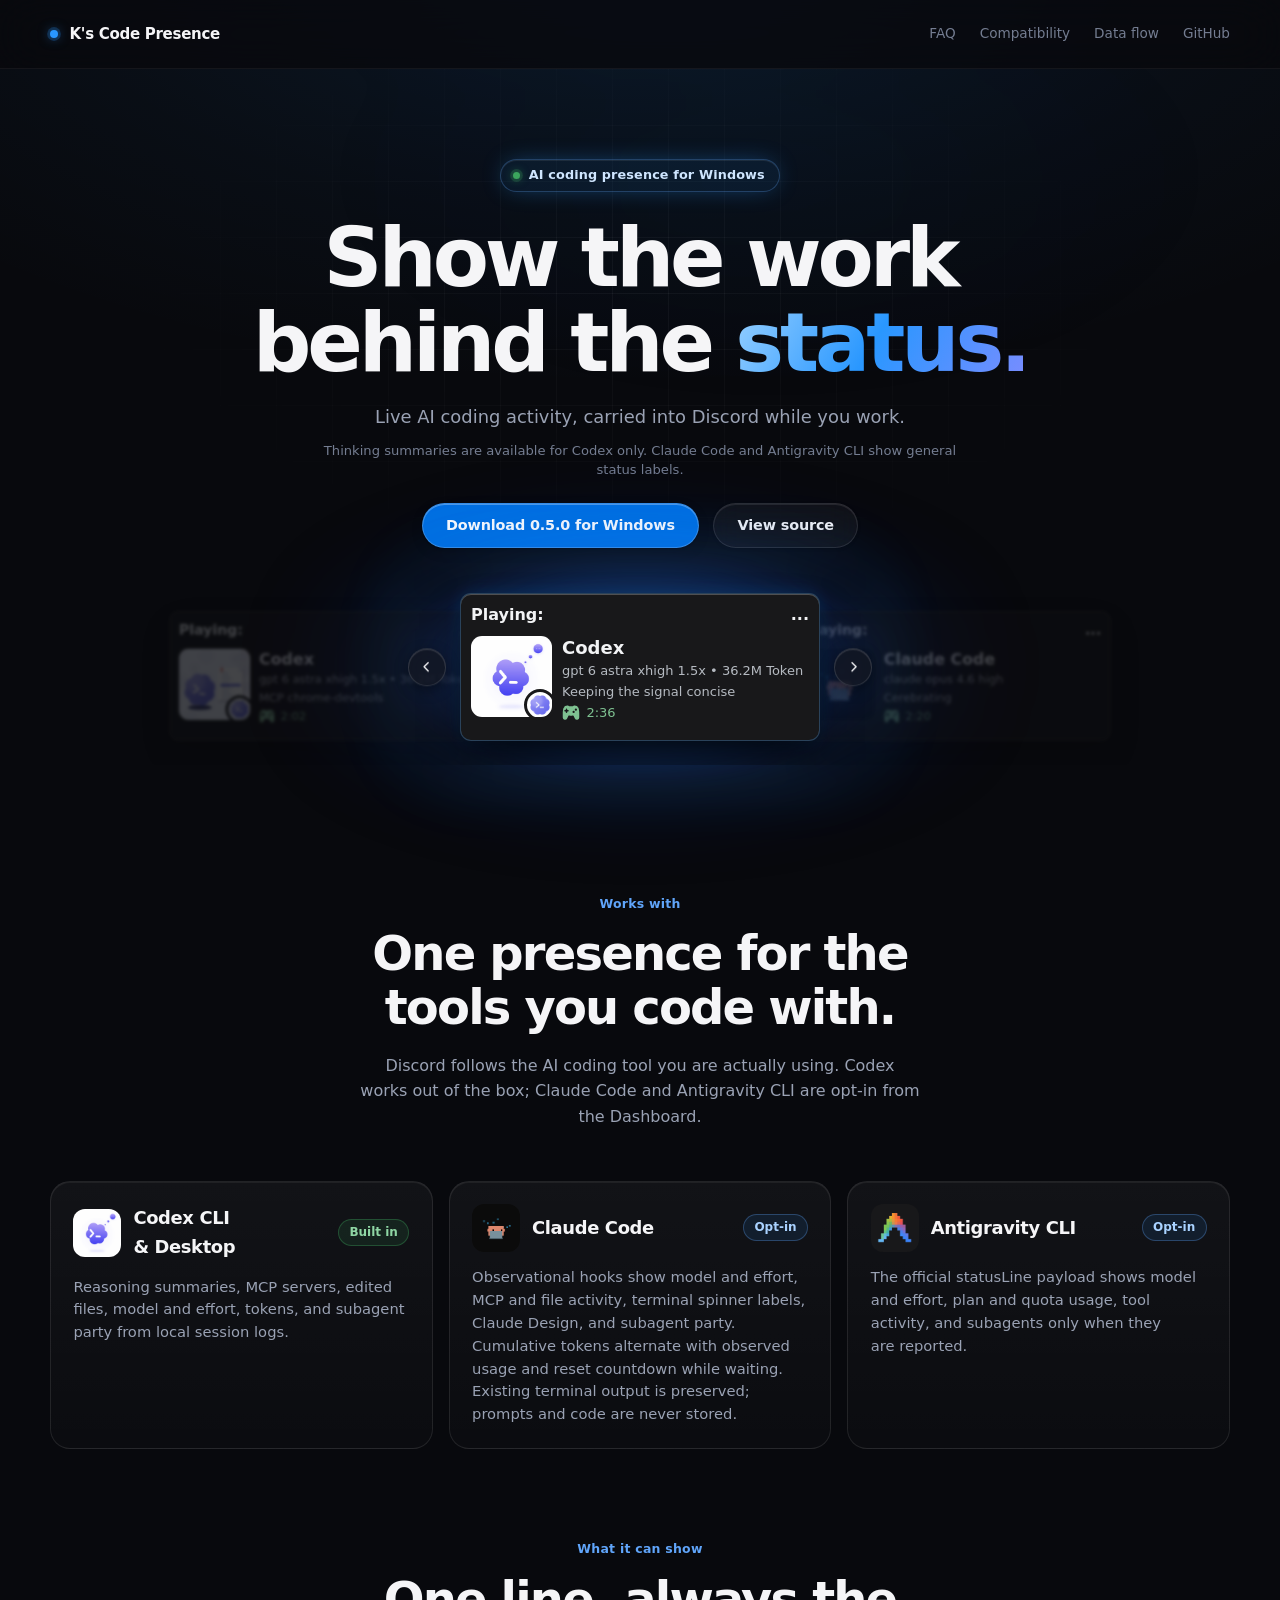
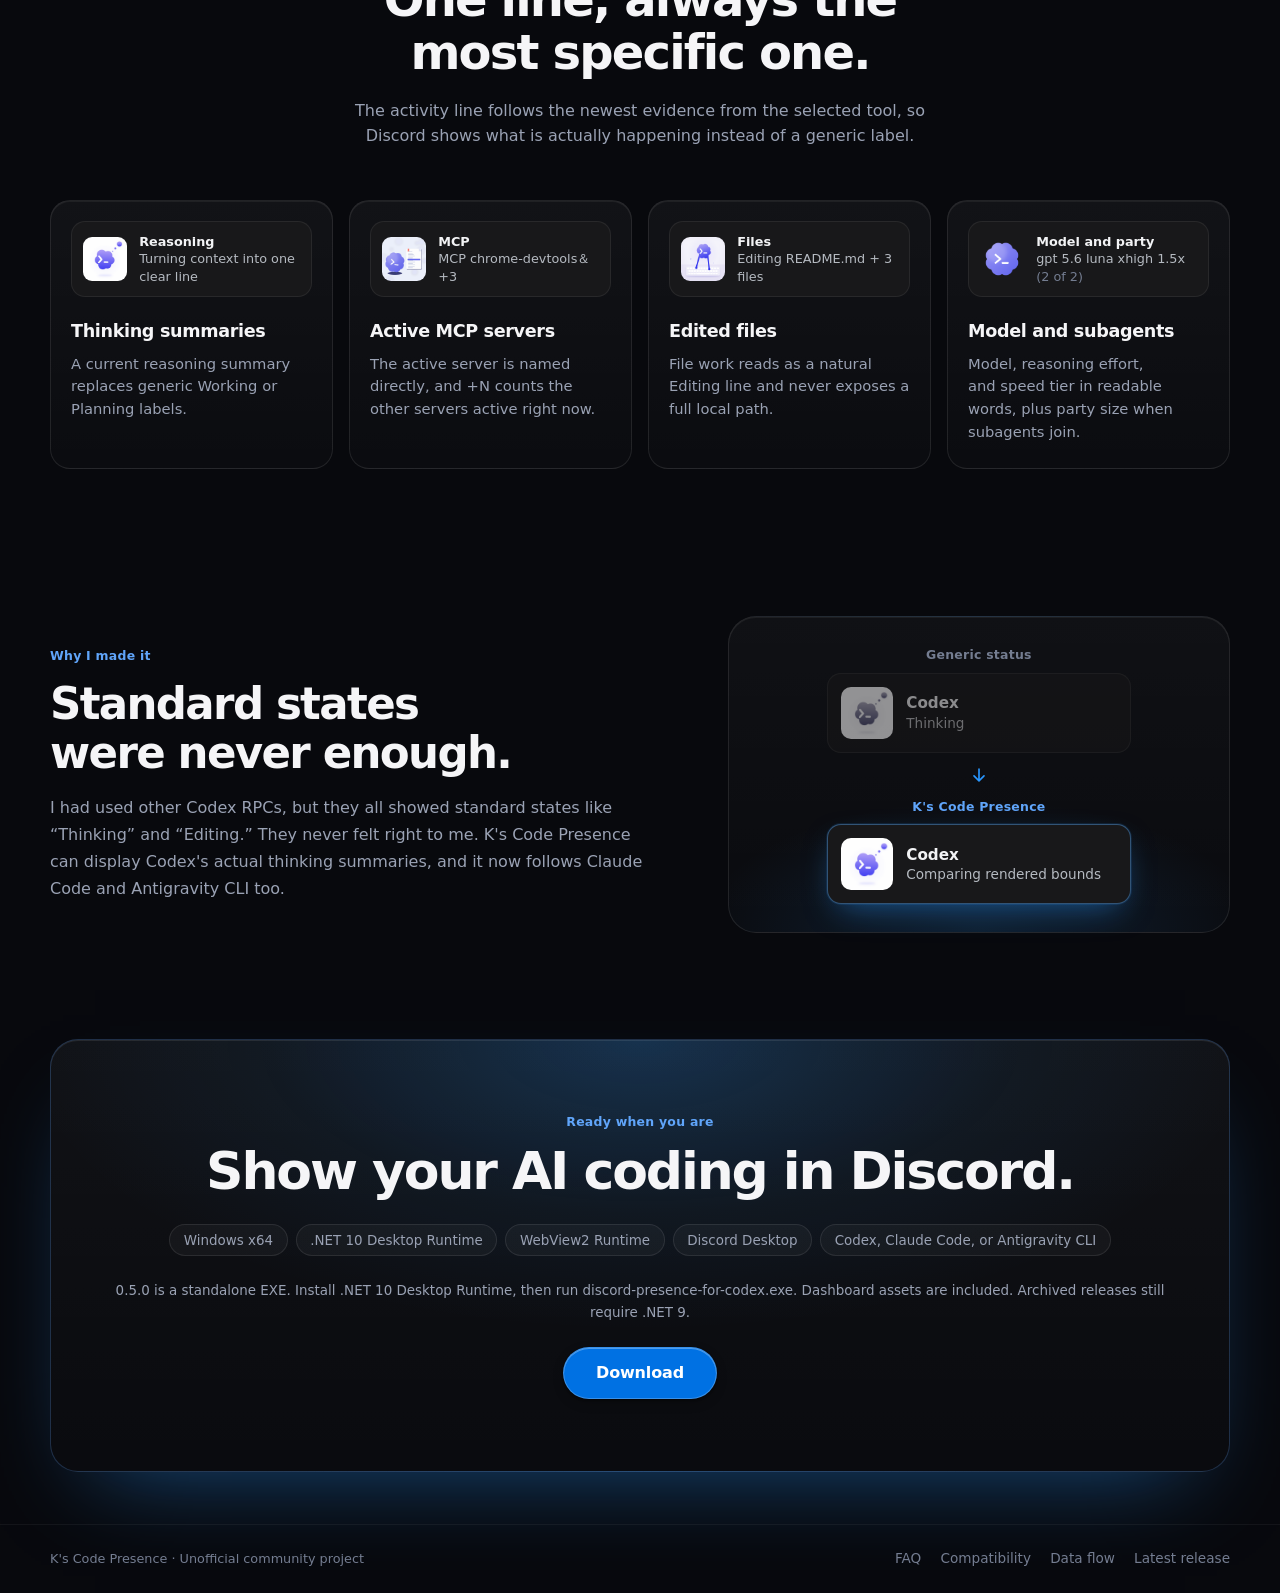
==== commit 5e978697: "Restore small standalone executable distribution" ====
--- a/docs/index.html
+++ b/docs/index.html
@@ -229,8 +229,8 @@
         <p class="eyebrow">Ready when you are</p>
         <h2 id="install-heading">Show your AI coding in Discord.</h2>
       </div>
-      <p class="install-requirements"><span>Windows x64</span><span>WebView2 Runtime</span><span>Discord Desktop</span><span>Codex, Claude Code, or Antigravity CLI</span></p>
-      <p class="install-requirements">0.5.0 includes .NET 10 and automatic updates. Run Setup, or extract the full portable ZIP and launch K's Code Presence.exe. Archived standalone EXEs still require .NET 9.</p>
+      <p class="install-requirements"><span>Windows x64</span><span>.NET 10 Desktop Runtime</span><span>WebView2 Runtime</span><span>Discord Desktop</span><span>Codex, Claude Code, or Antigravity CLI</span></p>
+      <p class="install-requirements">0.5.0 is a standalone EXE. Install .NET 10 Desktop Runtime, then run discord-presence-for-codex.exe. Dashboard assets are included. Archived releases still require .NET 9.</p>
       <a class="button primary" href="https://github.com/k153636/codex-discord-presence/releases/latest">Download</a>
     </section>
   </main>
